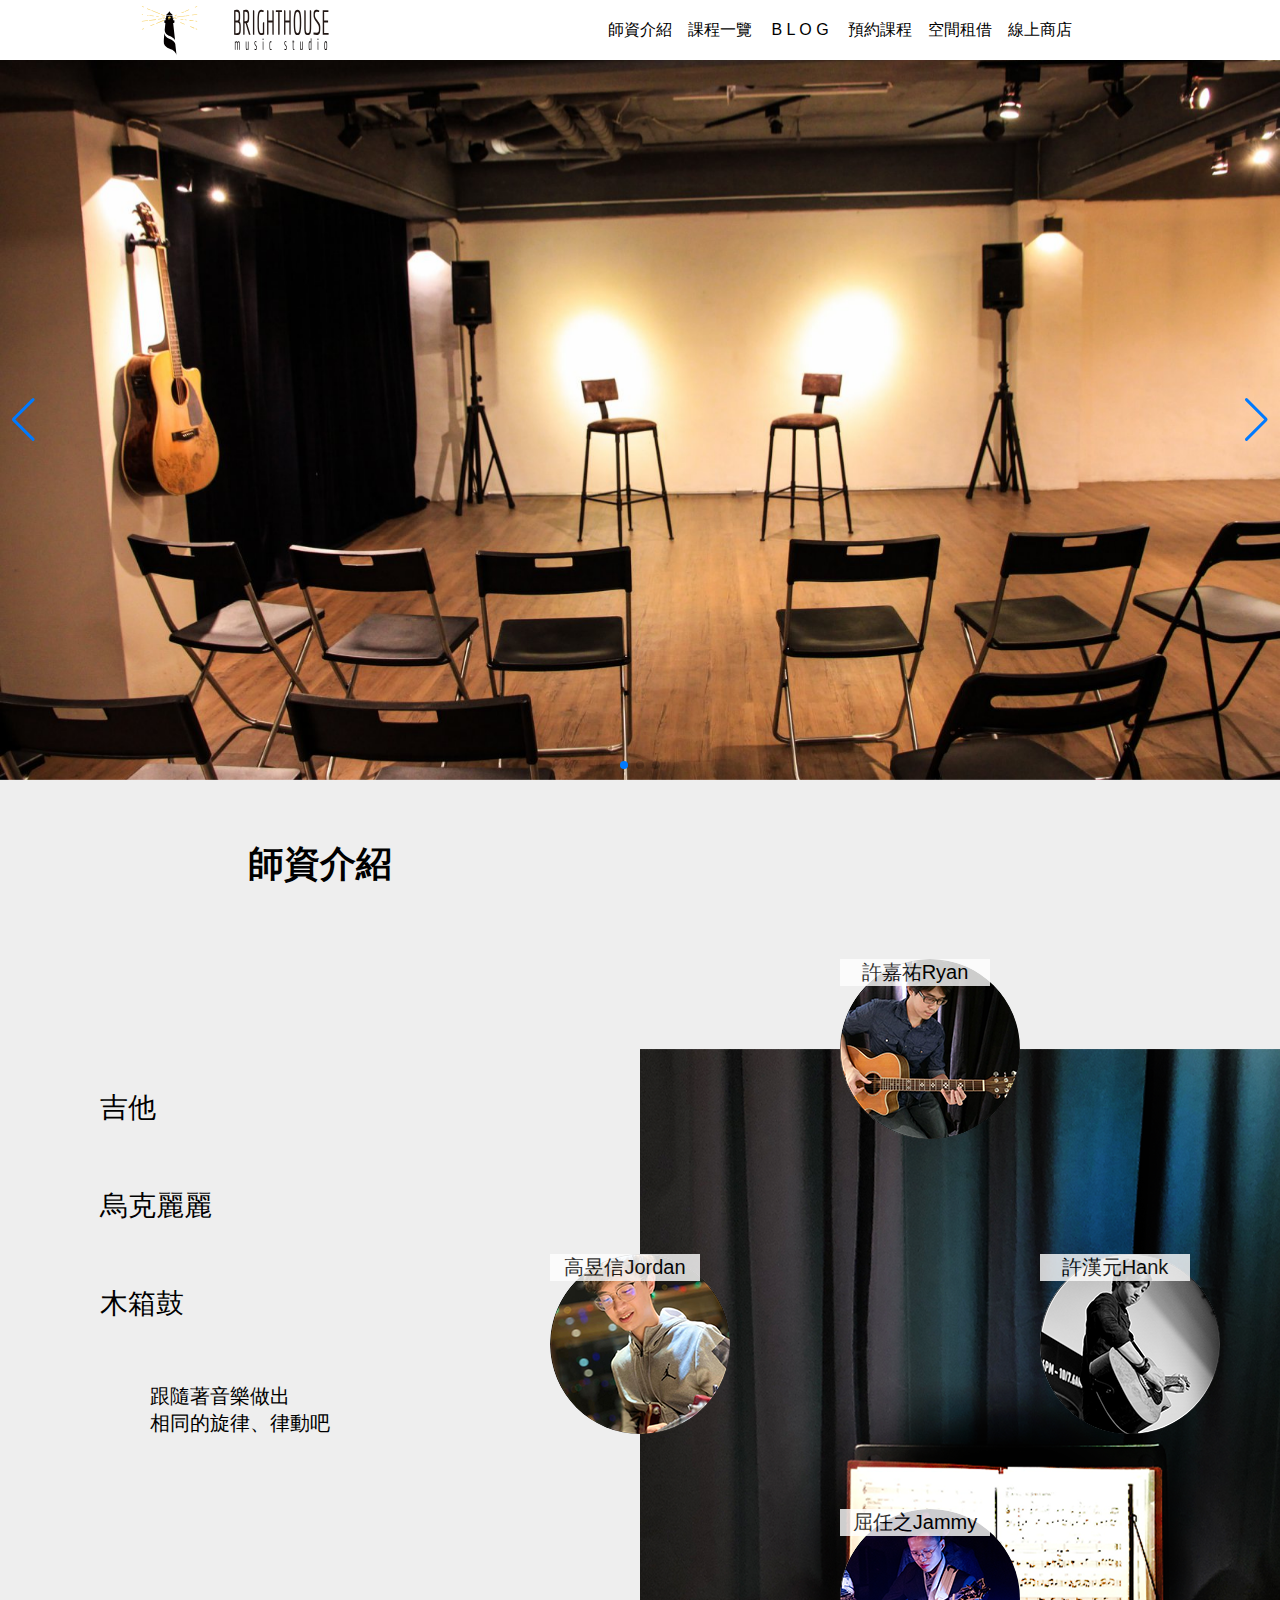
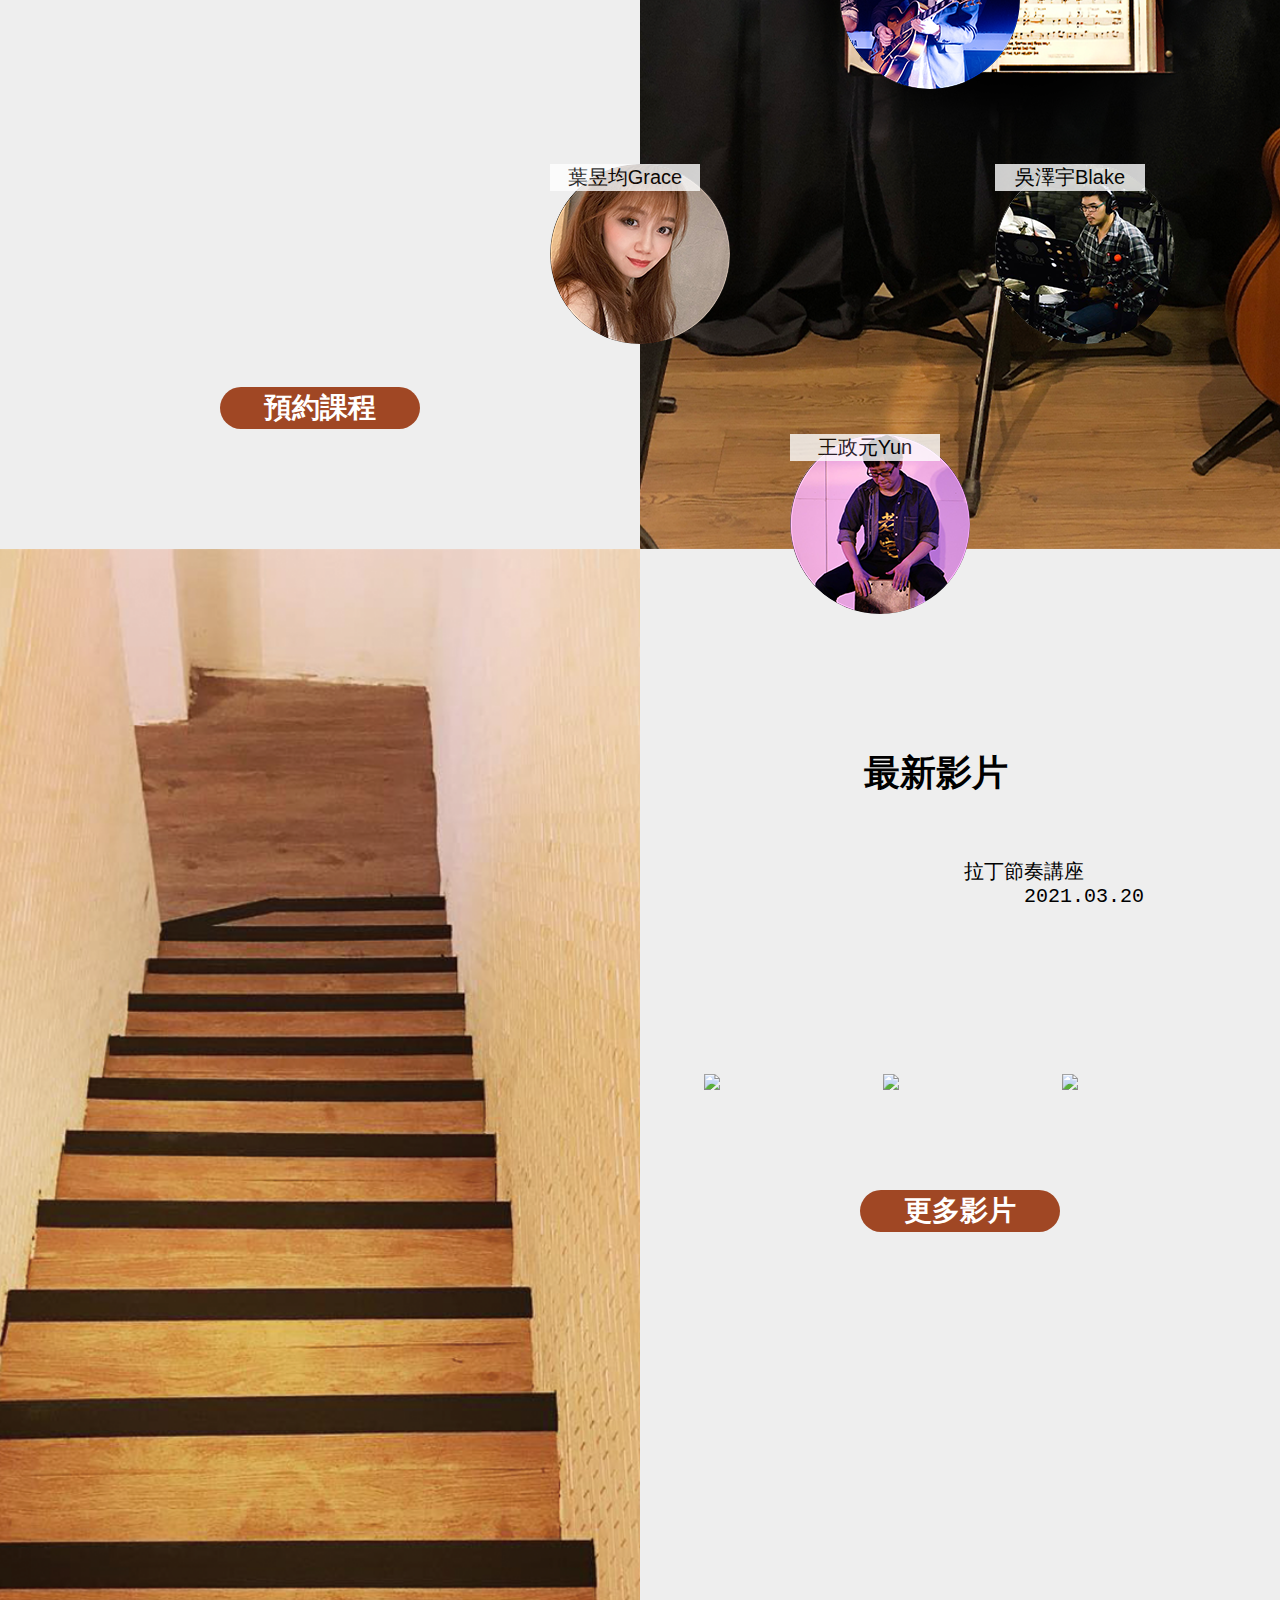
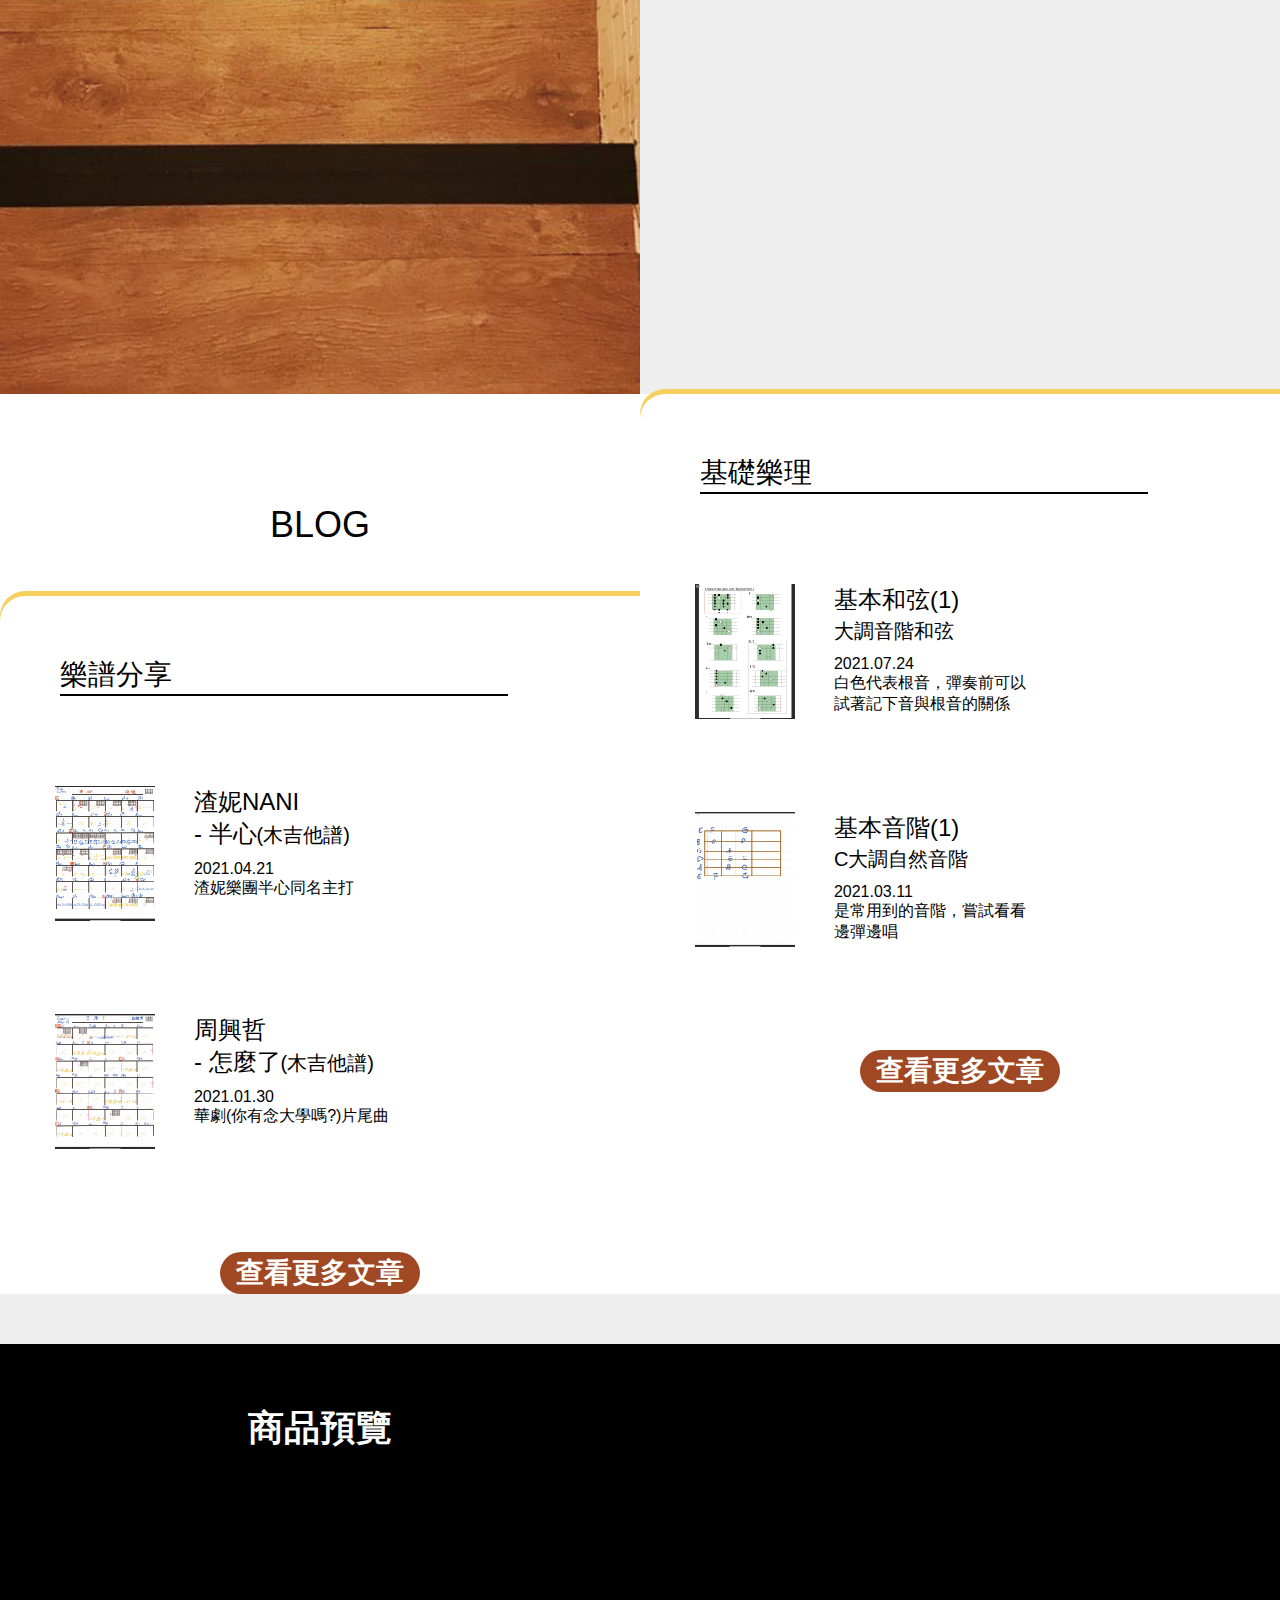
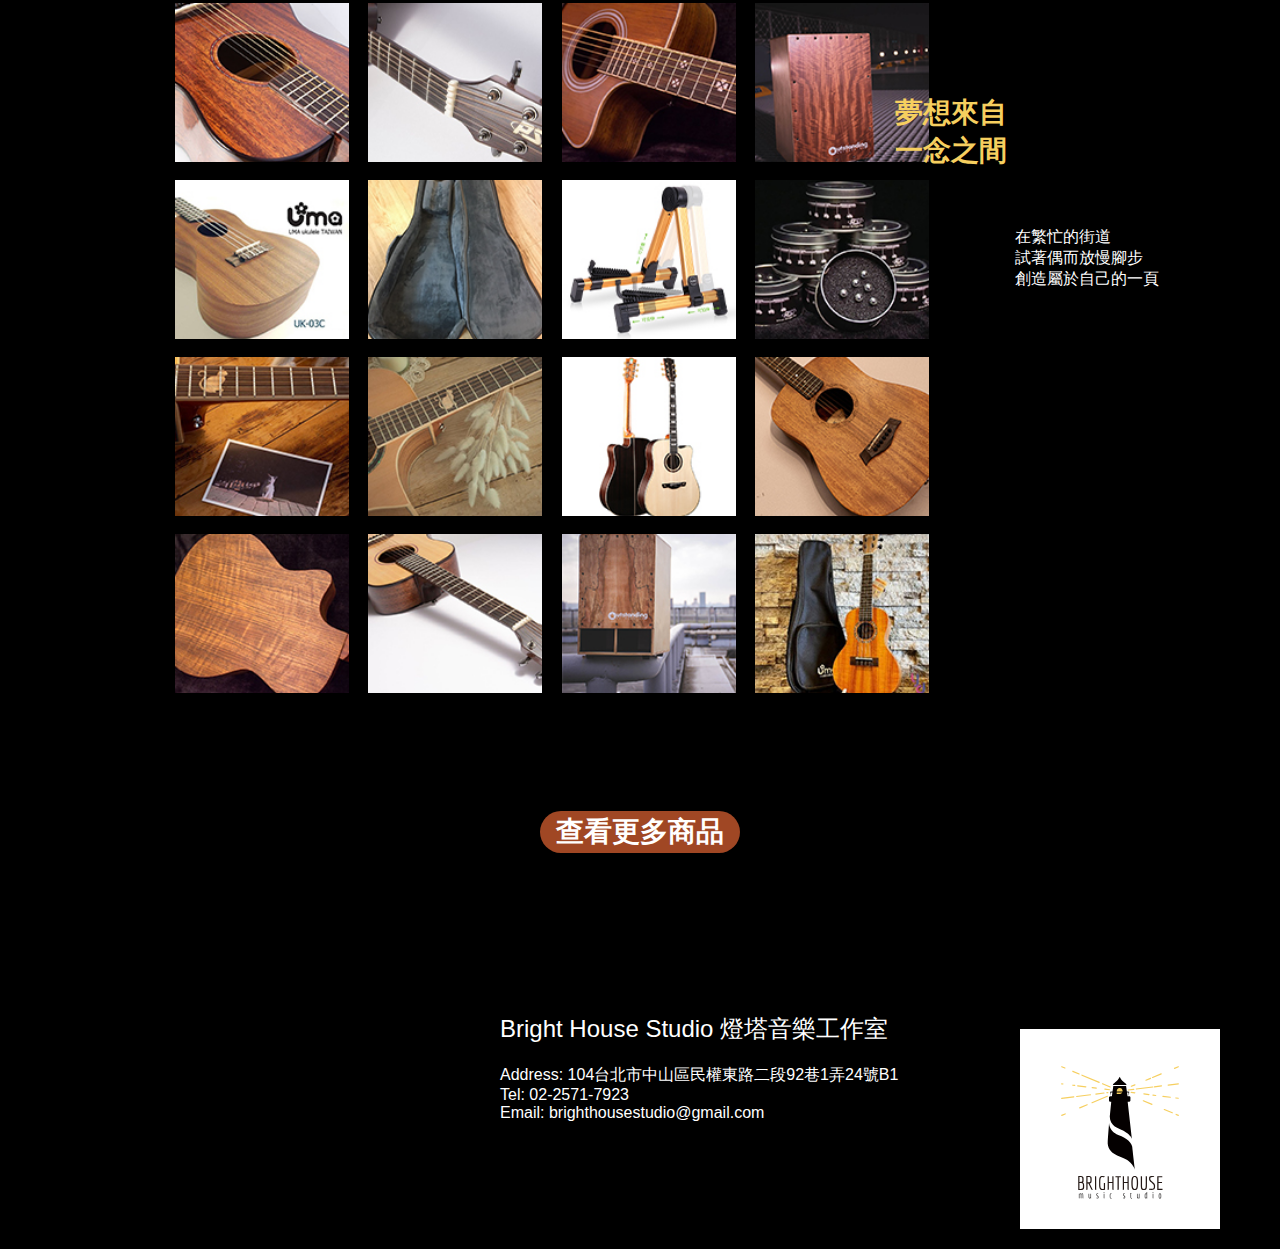
==== index.html @ dd6a61fb "0915" ====
<!DOCTYPE html>
<html lang="zh-Hant">
<head>
    <meta charset="UTF-8">
    <meta http-equiv="X-UA-Compatible" content="IE=edge">
    <meta name="viewport" content="width=device-width, initial-scale=1.0">
    <title>BrightHouseStudio</title>
    <link href="common/index.css" rel="stylesheet">
    <link
        rel="stylesheet"
        href="https://unpkg.com/swiper/swiper-bundle.min.css"
    />
    <!-- <link href="dist/hamburgers.css" rel="stylesheet"> -->
</head>
<body>
    <header class="header">
        <div class="header_nav">
            <a href="./index.html"><div class="nav nav1"><div class="img"><img src="./images/Brighthouse only_logo.svg"></div></div></a>
            <a href="./index.html"><div class="nav nav2"><div class="img"><img src="./images/Brighthouse text_CMYK.svg"></div></div></a>
            <div class="nav"></div>
            <div class="nav"></div>
            <div class="nav"></div>
            <a href="./teacher.html"><div class="nav">師資介紹</div></a>
            <a href="./class.html"><div class="nav">課程一覽</div></a>
            <a href="./blog.html"><div class="nav">B L O G</div></a>
            <a href="./dateclass.html"><div class="nav">預約課程</div></a>
            <a href="./rentplace.html"><div class="nav">空間租借</div></a>
            <a href="./stone.html"><div class="nav">線上商店</div></a>
            <div class="nav"></div>
            <!-- <div class="nav"></div> -->
            <!-- <div class="nav"></div> -->
            <div class="nav_buger">
                <button class="hamburger hamburger--elastic" type="button">
                    <span class="hamburger-box">
                        <span class="hamburger-inner">
                        </span>
                    </span>
                </button>
            </div>
        </div>
        <div class="main_nav20">
            <div class="header_nav20">
                <a href="./teacher.html"><div class="nav20">師資介紹</div></a>
                <a href="./class.html"><div class="nav20">課程一覽</div></a>
                <a href="./blog.html"><div class="nav20">B L O G</div></a>
                <a href="./dateclass.html"><div class="nav20">預約課程</div></a>
                <a href="./rentplace.html"><div class="nav20">空間租借</div></a>
                <a href="./stone.html"><div class="nav20">線上商店</div></a>
            </div>
        </div>
        
    </header>
    <div class="swiper mySwiper">
        <div class="swiper-wrapper">
            <div class="swiper-slide si"><img src="./images/banner/40592200_2271446103127654_5648624692869726208_n.jpg" alt="png1"> </div>
            <div class="swiper-slide"><img src="./images/banner/2.jpg" alt="png2"> </div>
            <div class="swiper-slide"><img src="./images/banner/3.jpg" alt="png3"> </div>
        </div>
        <div class="swiper-button-next"></div>
        <div class="swiper-button-prev"></div>
        <div class="swiper-pagination"></div>
    </div>
    
    <main>
        <div class="section_top">
            <form class="search">
                <input class="search_bar" type="search" placeholder="搜尋" aria-label="Search">
                <button class="search_button" type="submit">搜尋</button>
            </form>
            <div class="title">師資介紹</div>
        </div>
        
        <div class="section_body">


            <!-- s1 -->
            <div class="section1_left">
                <div class="s1l_block">
                    <div class="t1 t1_guitar">吉他</div>
                    <div class="t1">烏克麗麗</div>
                    <div class="t1">木箱鼓</div>
                    <div class="t1_content">跟隨著音樂做出<br>相同的旋律、律動吧</div>
                </div>
                <div class="sl1_block2">
                    <a href="./dateclass.html" target="預約課程" title="預約課程"><div class="t1_button tb1">
                        預約課程
                    </div></a>
                </div>
            </div>
            <div class="section1_right">
                <div class="sr1_block">
                    <div class="teacher_bg">
                        <div class="circle circle1">
                            <div class="span span1">許嘉祐Ryan</div>
                        </div>
                        <div class="circle circle2">
                            <div class="span span2">高昱信Jordan</div>
                        </div>
                        <div class="circle circle3">
                            <div class="span span3">許漢元Hank</div>
                        </div>
                        <div class="circle circle4">
                            <div class="span span4">屈任之Jammy</div>
                        </div>
                        <div class="circle circle5">
                            <div class="span span5">葉昱均Grace</div>
                        </div>
                        <div class="circle circle6">
                            <div class="span span6">吳澤宇Blake</div>
                        </div>
                        <div class="circle circle7">
                            <div class="span span7">王政元Yun</div>
                        </div>
                    </div>
                </div>
            </div>



            <!-- s2 -->
            <div class="section2">
                <div class="section2_left">
                    <div class="sl2_block">
                        <div class="stairs_bg"></div>
                        <div class="block_banner_block">
                            <div class="block_banner_bg"></div>
                        </div>
                    </div>
                </div>  
                <div class="section2_right">
                    <div class="sr2_block">
                        <div class="title2">最新影片</div>
                        <div class="t2_content">拉丁節奏講座<br><pre>          2021.03.20</pre></div>
                        <div class="sr2_row">
                            <div id="player"></div>
                            <div class="img-wrap">
                                <img
                                    src="https://i.ytimg.com/vi_webp/SFaFpoCvYF8/default.webp"
                                    data-video-id="SFaFpoCvYF8"
                                />
                                <img
                                    src="https://i.ytimg.com/vi_webp/081rD8G6aF0/default.webp"
                                    data-video-id="081rD8G6aF0"
                                />
                                <img
                                    src="https://i.ytimg.com/vi_webp/rBJ-E99POYU/default.webp"
                                    data-video-id="rBJ-E99POYU"
                                />
                            </div>
                        </div>
                        <div class="button2_block">
                            <a href="https://www.youtube.com/channel/UCMRVaVoRXaxvlfAoCfGLYtA" target="更多影片" title="更多影片"><div class="t1_button tb2">
                                更多影片
                            </div></a>
                        </div>
                    </div>
                </div>
            </div>



            <!-- s3 -->
            <div class="section3">
                <div class="section3_left">
                    <div class="sl3_block">
                        <div class="title3">BLOG</div> 
                        <div class="blog blog_1">
                            <div class="title">樂譜分享</div>
                            <div class="hori_line"></div>
                            <div class="blog_ul">
                                <div class="blog_bg">
                                    <img src="../images/tab/100135/p2.jpg">
                                </div>
                                <div class="blog_text_title">渣妮NANI<br>- 半心<span>(木吉他譜)</span>
                                    <div class="blog_content">2021.04.21<br>渣妮樂團半心同名主打</div>
                                </div>
                            </div>
                            <div class="blog_ul">
                                <div class="blog_bg">
                                    <img src="../images/tab/100135/p1.jpg">
                                </div>
                                <div class="blog_text_title">周興哲<br>- 怎麼了<span>(木吉他譜)</span>
                                    <div class="blog_content">2021.01.30<br>華劇(你有念大學嗎?)片尾曲</div>
                                </div>
                            </div>
                        </div>
                        <div class="buttom3_block">
                            <a href="./blog.html">
                                <div class="t1_button tb3" a="#">
                                    <span>查看更多文章</span>
                                </div>
                            </a>
                        </div>
                    </div>
                </div>

                <div class="section3_right">
                    <div class="sr3_block">
                        <!-- <div class="img_block"><img src="./images/S__58220554.jpg"></div> -->
                        <div class="blog blog_2">
                            <div class="title">基礎樂理</div>
                            <div class="hori_line"></div>
                            <div class="blog_ul">
                                <div class="blog_bg">
                                    <img src="../images/tab/100135/patten1.jpg">
                                </div>
                                <div class="blog_text_title">基本和弦(1)<br><span>大調音階和弦</span>
                                    <div class="blog_content">2021.07.24<br>白色代表根音，彈奏前可以<br>試著記下音與根音的關係</div>
                                </div>
                            </div>
                            <div class="blog_ul">
                                <div class="blog_bg">
                                    <img src="../images/tab/100135/patten2.jpg">
                                </div>
                                <div class="blog_text_title">基本音階(1)<br><span>C大調自然音階</span>
                                    <div class="blog_content">2021.03.11<br>是常用到的音階，嘗試看看<br>邊彈邊唱</div>
                                </div>
                            </div>
                        </div>
                        <div class="buttom3_block2">
                            <a href="./blog.html">
                                <div class="t1_button tb3_2" a="#">
                                    <span>查看更多文章</span>
                                </div>
                            </a>
                        </div> 
                    </div>  
                </div>
            </div>
                
        

            <div class="section4">
                <div class="s4_block">
                    <div class="title">商品預覽</div>
                    <div class="block_top">
                        <div class="item">
                            <div class="item_bg"><img src="images/prodoct/item1.jpg" alt="guitar1"></div>
                            <div class="item_bg"><img src="images/prodoct/item2.jpg" alt="guitar2"></div>
                            <div class="item_bg"><img src="images/prodoct/item3.jpg" alt="guitar3"></div>
                            <div class="item_bg"><img src="images/prodoct/item4.jpg" alt="cajon"></div>
                            <div class="item_bg"><img src="images/prodoct/item5.jpg" alt="uklele"></div>
                            <div class="item_bg"><img src="images/prodoct/item6.jpg" alt="guitar_bag"></div>
                            <div class="item_bg"><img src="images/prodoct/item7.jpg" alt="guitar_stand"></div>
                            <div class="item_bg"><img src="images/prodoct/item8.jpg" alt="guitar_sting"></div>
                            <div class="item_bg"><img src="images/prodoct/item9.jpg" alt="guitar5"></div>
                            <div class="item_bg"><img src="images/prodoct/item10.jpg" alt="guitar6"></div>
                            <div class="item_bg"><img src="images/prodoct/item11.jpg" alt="guitar7"></div>
                            <div class="item_bg"><img src="images/prodoct/item12.jpg" alt="guitar8"></div>
                            <div class="item_bg"><img src="images/prodoct/item13.jpg" alt="guitar9"></div>
                            <div class="item_bg"><img src="images/prodoct/item14.jpg" alt="guitar10"></div>
                            <div class="item_bg"><img src="images/prodoct/item15.jpg" alt="cajon2"></div>
                            <div class="item_bg"><img src="images/prodoct/item16.jpg" alt="uklele2"></div>
                        </div>
                    
                        <div class="content">
                            <div class="title">夢想來自<br>一念之間</div>
                            <div class="text">在繁忙的街道<br>試著偶而放慢腳步<br>創造屬於自己的一頁</div>
                        </div>     
                    </div> 

                    <div class="block4_bottom">
                        <a href="./stone.html">
                            <div class="t1_button tb4">
                                <span>查看更多商品</span>
                            </div>
                        </a>
                    </div>  
                </div>    
            </div>
        </div>

    </main>
    <script src="https://ajax.googleapis.com/ajax/libs/jquery/3.6.0/jquery.min.js"></script>
    <script src="https://unpkg.com/swiper/swiper-bundle.min.js"></script>
    <script src="./js/index.js"></script>
    <script src="./js/header.js"></script>








    <footer> 
        <div class="footer">
            <div class="footer_left">>
                <div class="map"><iframe src="https://www.google.com/maps/embed?pb=!1m18!1m12!1m3!1d3614.1935907497336!2d121.53022611405326!3d25.061426843347515!2m3!1f0!2f0!3f0!3m2!1i1024!2i768!4f13.1!3m3!1m2!1s0x3442a909204797d1%3A0x7a287037d2de813e!2zQnJpZ2h0IEhvdXNlIE11c2ljIFN0dWRpbyDpn7PmqII!5e0!3m2!1sen!2stw!4v1629341701657!5m2!1sen!2stw" width="320" height="200" style="border:0;" allowfullscreen="" loading="lazy"></iframe>;
                </scr></div>
            </div>
            <div class="footer_middle">
                <div class="footer_title">Bright House Studio 燈塔音樂工作室
                    <div class="footer_content">
                            <div>Address:  104台北市中山區民權東路二段92巷1弄24號B1</div>
                            <div>Tel:  02-2571-7923</div>
                            <div>Email:  brighthousestudio@gmail.com</div>
                    </div>
                </div>
            </div>
            <div class="footer_right">>
                <div class="logo_block">
                    <div class="logo_bg"><img src="./images/Brighthouse logo_CMYK200.svg"></div>
                </div>
            </div>
        </div>
    </footer>
</body>
</html>
---- common/index.css ----
@import "../common/all.css";
@import "../common/header.css";
@import "../common/footer.css";




/* 輪播 */
html,
body {
    position: relative;
    height: 100%;
    box-sizing: border-box;
}


body {
    background: #eee;
    font-family: Helvetica Neue, Helvetica, Arial, sans-serif;
    font-size: 14px;
    color: #000;
    margin: 0;
    padding: 0;
}

.swiper {
    margin-top: 60px;
    width: 100%;
    height: 80%;
    
}
.swiper img{
    display: block;
    width: 100%;
    height:  100%;
    object-fit: cover;
}


@media screen and (max-width: 767.98px){
    /* 輪播 */
    html,
    body {
        width: 100%;
        position: relative;
        height: 100%;
        box-sizing: border-box;
    }


    body {
        background: #eee;
        font-family: Helvetica Neue, Helvetica, Arial, sans-serif;
        font-size: 14px;
        color: #000;
        margin: 0;
        padding: 0;
    }
    .swiper {
        margin-top: 60px;
        width: 100%;
        height: 40%;
    }
}


.swiper-slide {
    text-align: center;
    font-size: 18px;
    background: #fff;

  /* Center slide text vertically */
    display: -webkit-box;
    display: -ms-flexbox;
    display: -webkit-flex;
    display: flex;
    -webkit-box-pack: center;
    -ms-flex-pack: center;
    -webkit-justify-content: center;
    justify-content: center;
    -webkit-box-align: center;
    -ms-flex-align: center;
    -webkit-align-items: center;
    align-items: center;
}



@media screen and (max-width: 767.98px){
    .swiper-slide {
        text-align: center;
        font-size: 18px;
        background: #fff;

    /* Center slide text vertically */
        display: -webkit-box;
        display: -ms-flexbox;
        display: -webkit-flex;
        display: flex;
        -webkit-box-pack: center;
        -ms-flex-pack: center;
        -webkit-justify-content: center;
        justify-content: center;
        -webkit-box-align: center;
        -ms-flex-align: center;
        -webkit-align-items: center;
        align-items: center;
    }

    .swiper-slide img {
        display: block;
        width: 100%;
        height:  400px;
        object-fit: cover;
    }
    
    .swiper {
        margin-left: auto;
        margin-right: auto;
    }
}
@media (min-width: 768px) and (max-width: 1199.98px){
    html,
    body {
        position: relative;
        height: 100%;
        box-sizing: border-box;
    }


    body {
        background: #eee;
        font-family: Helvetica Neue, Helvetica, Arial, sans-serif;
        font-size: 14px;
        color: #000;
        margin: 0;
        padding: 0;
    }
    .swiper {
        margin-top: 60px;
        width: 100%;
        height: 70%;
    }
    .swiper-slide img {
        display: block;
        width: 100%;
        object-fit: cover;
    }
    .swiper {
        margin-left: auto;
        margin-right: auto;
    }
}






/* 自己 */


@media screen and (max-width: 767.98px){
    div.section_body{
        width: 100%;
    }
    div.setcion_top{
        width: 100%;
    }
    main{
        width: 100%;
        margin: 0 auto;
    }
}    




@media (min-width: 768px) and (max-width: 1199.98px){
    div.section_body{
        width: 100%;
        margin: 0 auto;
    }
    main{
        width: 100%;
        margin: 0 auto;
    }
}

    
/* section1 */
/* 師資介紹標題 */
div.section_top{
    width: 50%;
}
div.section_top div.title{
    /* background-color: white; */
    display: block;
    z-index: 1;
    font-size: 36px;
    width:100%;
    padding-top: 60px;
    text-align: center;
    font-weight: bold;
}
div.section_top form.search{
    display: none;
}


@media screen and (max-width: 767.98px){

    div.section_top{
        width: 100%;
        display: block;
        margin: 0 auto;
    }
    div.section_top form.search{
        width: 100%;
        margin-top: 20px;
        display: flex;
        font-size: 16px;
        justify-content: center;
    }   
    form.search > input.search_bar{
        margin-right: 10px;
    }
    div.section_top div.title{
        display: block;
        z-index: 1;
        font-size: 36px;
        width: 50%;
        padding-top: 60px;
        font-weight: bold;
    }
}
/* @media (min-width: 768px) and (max-width: 1200px){
    div.section_top div.{ */



/* 師資介紹總表 */
div.section_body{
    margin: 0 auto;
    display: flex;
    flex-direction: row;
    flex-wrap: wrap;
    width: 100%;
}


@media screen and (min-width: 1200px){
        
    div.section_body div.section1_left{
        width: 50%;
    }
    div.section1_left div.s1l_block{
        display: block;
        width: 100%;
    }

    div.s1l_block div.t1{
        padding-top: 60px;
        font-size: 28px;
        padding-left: 100px;
    }
    div.s1l_block div.t1_guitar{
        padding-top: 200px;
    }
    div.s1l_block div.t1_content{
        font-size: 20px;
        padding-left: 150px;
        margin-top: 60px;
    }
}

@media screen and (max-width: 767.98px){
    .section_body{
        margin: 0 auto;
        display: block;
        flex-direction: row;
        flex-wrap: wrap;
        width: 100%;
    }
    .section1_left{
        width: 100%;
    }
    .section1_left .s1l_block{
        width: 100%;
        display: block;
    }
    .t1_content{
        width: 100%;
        display: block;
    }
    .s1l_block .t1{
        width: 100%;
        padding-top: 0px;
        padding-left: 20%;
        font-size: 20px;
        display: block;
        
    }
    div.s1l_block div.t1_guitar{
        display: block;
        margin-top: 30px;
    }
    div.s1l_block div.t1_content{
        font-size: 16px;
        margin-top: 10px;
        padding-left: 40%;
        display: inline-block;
    }
    
    
}










div.sl1_block2{
    display: flex;
    justify-content: center;
    width: 100%;
}
div.section_body a{
    text-decoration: none;
}
div.t1_button{
    border-radius: 50px;
    background-color: #A04724;
    display: inline-block;
    margin: 0 auto;
    width: 200px;
    text-align: center;
    font-size: 28px;
    padding: 2px;
    font-weight: bold;
    color: white;
}
div.sl1_block2 div.tb1{
    margin-top: 550px;
}
div.t1_button:hover{
    color: #f6cf5f;
}
@media screen and (max-width: 767.98px){
    div.sl1_block2 div.tb1{
    margin-top: 50px;
    }
}




/* 師資圖片 */


div.section_body div.section1_right{
    width: 50%;
    display: block;
}

/* 大於768 */
@media screen and (max-width: 767.98px){
    div.section_body div.section1_right{
        display: block;
        width: 100%;
    }
}

@media screen and (min-width:1200px){
    div.section1_right div.sr1_block{
        display: block;
        width: 100%;
    }
    div.sr1_block div.teacher_bg{
        margin-top: 160px;
        width: 100%;
        height: 1100px;
        background-image: url("../images/teacher_bg.png");
        z-index: 0;
        position: relative;
    }
    div.sr1_block div.circle{
        border-radius: 50%;
        width: 180px;
        height: 180px;
        z-index: 1;
        position: relative;
    }
    div.sr1_block div.circle1{
        margin-left: 200px;
        top: -90px;
        background-image: url("../images/teacher/RYAN.png");
    }
    div.sr1_block div.span{
        background-color: white;
        width: 150px;
        font-size: 20px;
        display: inline-block;
        text-align: center;
        position: relative;
        opacity: .8;
        margin-left: 0px;
    }

    
    div.sr1_block div.circle2{
        margin-left: -90px;
        margin-top:  25px;
        background-image: url("../images/teacher/sin.png");
    }
    
    div.sr1_block div.circle3{
        margin-left: 400px;
        margin-top: -180px;
        background-image: url("../images/teacher/hank.png");
    }
    
    div.sr1_block div.circle4{
        margin-left: 200px;
        margin-top: 75px;
        background-image: url("../images/teacher/jammy.png");
    }
    
    div.sr1_block div.circle5{
        margin-left: -90px;
        margin-top: 75px;
        background-image: url("../images/teacher/grace.png");
    }
    
    div.sr1_block div.circle6{
        margin-left: 355px;
        margin-top: -180px;
        background-image: url("../images/teacher/blake.png");
    }
    
    div.sr1_block div.circle7{
        margin-left: 150px;
        margin-top: 90px;
        background-image: url("../images/teacher/wang.png");
    }
    
}


@media (min-width: 768px) and (max-width: 1199.98px){
    .section{
        width: 100%;
    }
    .section1_left{
        width: 50%;
    }
    .section1_ritgh{
        width: 50%;
    }
    div.section1_left div.s1l_block{
        display: block;
        width: 100%;
    }

    div.s1l_block div.t1{
        padding-top: 60px;
        font-size: 28px;
        padding-left: 100px;
    }
    div.s1l_block div.t1_guitar{
        padding-top: 200px;
    }
    div.s1l_block div.t1_content{
        font-size: 20px;
        padding-left: 150px;
        margin-top: 60px;
    }
    div.sr1_block div.teacher_bg{
        margin-top: 100px;
        width: 100%;
        height: 1100px;
        background-image: url("../images/teacher_bg.png");
        z-index: 0;
    }
    div.sr1_block div.teacher_bg{
        display: block;
        flex-direction: column;
    }
    div.sr1_block div.circle{
        display: block;
        border-radius: 50%;
        width: 150px;
        height: 150px;
        z-index: 1;
        background-size: cover;
        margin: 0px;
    }
    div.sr1_block div.span{
        background-color: white;
        width: 150px;
        font-size: 20px;
        display: inline-block;
        text-align: center;
        position: relative;
        opacity: .8;
    }
    div.circle div.span{
        top: 120px;
        margin-left: 0px;
        display: inline-block;
        text-align: center;
    }
    div.sr1_block div.circle1{
        margin-left: 0;
        display: block;
        background-size: cover;
        background-image: url("../images/teacher/RYAN.png");
    }
    div.sr1_block div.circle2{
        display: block;
        margin-left: auto;
        background-size: cover;
        background-image: url("../images/teacher/sin.png");
    }
    div.sr1_block div.circle3{
        margin-left: 0;
        display: block;
        background-size: cover;
        background-image: url("../images/teacher/hank.png");
    }
    div.sr1_block div.circle4{        
        display: block;
        margin-left: auto;
        background-size: cover;
        background-image: url("../images/teacher/jammy.png");
    }
    div.sr1_block div.circle5{
        margin-left: 0;
        display: block;
        background-size: cover;
        background-image: url("../images/teacher/grace.png");
    }
    div.sr1_block div.circle6{
        display: block;
        margin-left: auto;
        background-size: cover;
        background-image: url("../images/teacher/blake.png");
    }
    div.sr1_block div.circle7{
        margin-left: 0;
        display: block;
        background-size: cover;
        background-image: url("../images/teacher/wang.png");
    }

}


@media screen and (max-width: 767.98px){
    div.sr1_block div.teacher_bg{
        margin-top: 100px;
        width: 100%;
        height: 1100px;
        background-image: url("../images/teacher_bg.png");
        z-index: 0;
    }
    div.sr1_block div.teacher_bg{
        display: block;
        /* flex-direction: column; */
    }
    div.sr1_block div.circle{
        display: block;
        border-radius: 50%;
        width: 150px;
        height: 150px;
        z-index: 1;
        background-size: cover;
    }
    div.sr1_block div.span{
        background-color: white;
        width: 150px;
        font-size: 20px;
        display: inline-block;
        text-align: center;
        position: relative;
        opacity: .8;
    }
    div.circle1 div.span1,div.span2,div.span3,div.span4,div.span5,div.span6,div.span7{
        top: 120px;
        display: inline-block;
    }
    div.sr1_block div.circle1{
        display: block;
        background-size: cover;
        background-image: url("../images/teacher/RYAN.png");
    }
    div.sr1_block div.circle2{
        display: block;
        margin-left: auto;
        background-size: cover;
        background-image: url("../images/teacher/sin.png");
    }
    div.sr1_block div.circle3{
        display: block;
        background-size: cover;
        background-image: url("../images/teacher/hank.png");
    }
    div.sr1_block div.circle4{        
        display: block;
        margin-left: auto;
        background-size: cover;
        background-image: url("../images/teacher/jammy.png");
    }
    div.sr1_block div.circle5{
        display: block;
        background-size: cover;
        background-image: url("../images/teacher/grace.png");
    }
    div.sr1_block div.circle6{
        display: block;
        margin-left: auto;
        background-size: cover;
        background-image: url("../images/teacher/blake.png");
    }
    div.sr1_block div.circle7{
        display: block;
        background-size: cover;
        background-image: url("../images/teacher/wang.png");
    }

}














/* 右側圖片 */
@media screen and (min-width: 1200px){
/* section2 */
    div.section_body div.section2{
        display: flex;
        width: 100%;
    }

    /* 樓梯圖片 */
    div.section2 div.section2_left{
        display: block;
        width: 100%;
    }
    div.section2_left div.sl2_block{
        width: 100%;
        display: block;
    }

    div.sl2_block div.stairs_bg{
        background-image: url("../images/stairs.png");
        display: block;
        width: 100%;
        height: 1445px;
        background-repeat: no-repeat;
        background-size: cover;
    }


    /* 最新影片 */
    div.section2 div.section2_right{
        width: 100%;
        display: block;
    }
    div.section2_right div.sr2_block{
        width: 100%;
        margin-top: 100px;
        display: flex;
        align-items: center;
        flex-direction: column;
    }
    div.sr2_block div.tb2{
        margin: 0 auto;
        margin-top: 100px;
    }
    div.sr2_block div.title2{
        margin-top: 100px;
        font-size: 36px;
        font-weight: bold;
        width: 50%;
    }
    
    div.sr2_block div.t2_content{
        margin-top: 60px;
        font-size: 20px;
        text-align: center;
        margin-bottom: 120px;
    }
    

    /* 影片 */
    .img-wrap{
        width: 80%;
        display: flex;
        flex-direction: row;
        justify-content: space-between;
        margin-top: 30px;
    }
    



/* 最新影片 */


    .button2_block{
        display: block;
        justify-content: center;
        margin: 0 auto;
    }
    .button2_block .tb2{
        display: inline-block;
    }
}
@media screen and (max-width: 767.98px){
    
    .section_body .section2{
        width: 100%;
        display: block;
    }
    div.sl2_block div.stairs_bg{
        display: none;
    }
    div.section2_left{
        display: none;
    }
    div.section2_right{
        display: block;
        width: 100%;
    }
    div.section2_right div.sr2_block{
        justify-content: center;
        align-items: center;
        width: 100%;
    }
    div.sr2_block div.title2{
        display: block;
        z-index: 1;
        font-size: 36px;
        width: 50%;
        padding-top: 50px;
        text-align: center;
        font-weight: bold;
    }
    
    div.sr2_block div.t2_content{
        margin-top: 20px;
        font-size: 20px;
        text-align: center;
        margin-left: 80px;
        margin-bottom: 50px;
    }
    .sr2_row{
        margin: 0 auto;
        display: flex;
        flex-direction: column;
        align-items: center;
        width: 90%;
    }
    .img-wrap {
        width: 100%;
        display: flex;
        justify-content: space-between;
        flex-direction: row;
    }
    .img-wrap img {
        width: 33%;
        margin-top: 16px;
        display: flex;
        flex-direction: row;
        justify-content: center;
    }
    .button2_block{
        display: flex;
        justify-content: center;
        margin: 0 auto;
    }
    .button2_block .tb2{
        margin-top: 50px;
        display: inline-block;
        margin-bottom: 50px;
    }
}
@media (min-width: 768px) and (max-width: 1199.98px){
    .section2{
        width: 100%;
    }
    .secton2_left{
        display: none;
    }
    .section2_right{
        width: 100%;
        display: flex;
        justify-content: center;
        flex-direction: column;
    }
    .section2_right .sr2_block{
        display: flex;
        flex-direction: column;
        width: 100%;
    }
    .sr2_block .title2{
        margin-left: 20%;
        margin-top: 100px;
        font-size: 36px;
        font-weight: bold;
        width: 50%;
    }
    
    .sr2_block .t2_content{
        margin-top: 60px;
        font-size: 20px;
        text-align: center;
        margin-bottom: 60px;
    }
    .sr2_row{
        margin: 0 auto;
        display: flex;
        flex-direction: column;
        justify-content: center;
        align-items: center;
        width: 80%;
    }
    .img-wrap {
        display: flex;
        justify-content: space-between;
        width: 100%;
    }
    
    .img-wrap img {
        width: 30%;
        margin-top: 16px;
    }
    .button2_block{
        display: flex;
        justify-content: center;
        margin: 0 auto;
    }
    .button2_block .tb2{
        margin-top: 50px;
        display: inline-block;
        margin-bottom: 50px;
    }
}
@media (min-width: 1200px){
    .section2{
        width: 100%;
    }
    .secton2_left{
        display: none;
    }
    .section2_right{
        width: 100%;
        display: flex;
        justify-content: center;
        flex-direction: column;
    }
    .section2_right .sr2_block{
        display: flex;
        flex-direction: column;
        width: 100%;
    }
    .sr2_block .title2{
        margin-left: 20%;
        margin-top: 100px;
        font-size: 36px;
        font-weight: bold;
        width: 50%;
    }
    
    .sr2_block .t2_content{
        margin-top: 60px;
        font-size: 20px;
        text-align: center;
        margin-bottom: 60px;
        margin-left: 20%;
    }
    .sr2_row{
        margin: 0 auto;
        display: flex;
        flex-direction: column;
        justify-content: center;
        align-items: center;
        width: 80%;
    }
    .img-wrap {
        display: flex;
        justify-content: space-between;
        width: 100%;
    }
    
    .img-wrap img {
        width: 30%;
        margin-top: 16px;
    }
    .button2_block{
        display: flex;
        justify-content: center;
        margin: 0 auto;
    }
    .button2_block .tb2{
        margin-top: 50px;
        display: inline-block;
        margin-bottom: 50px;
    }
}





/* BLOG左樂譜 */

/* section3 */
div.section_body div.section3{
    display: flex;
    width: 100%;
    background-color: #fff;
}

/* 樂譜分享 */
div.section3 div.section3_left{
    display: block;
    width: 50%;
}
div.section3_left div.sl3_block{
    width: 100%;
    display: block;
    position: relative;
}

@media screen and (max-width: 767.98px){
    div.section_body div.section3{
        display: block;
        width: 100%;
    }
    div.section3 div.section3_left{
        width: 100%;
    } 
    div.section3_left div.sl3_block{
        width: 100%;
        display: block;
        position: relative;
    }
}
@media (min-width: 768px) and (max-width: 1199.98px){
    .section3{
        display: flex;
        justify-content: center;
    }
    .section3 .section3_left{
        width: 50%;
    }
    .section3 .section3_right{
        width: 50%;
    }
    div.sl3_block div.title3{
        margin-top:110px;
        font-size: 36px;
        text-align: center;
        margin-bottom: 50px;
    }
    .blog{
        border-top-left-radius: 25px;
        box-shadow: 0px -5px 0px #f6cf5f;
        display: block;
        z-index: 3;
        background-color: #fff;
        padding-bottom: 100px;
        margin: 0 auto;
    }
    .blog div.title{
        display: inline-block;
        margin-top: 60px;
        font-size: 28px;
        margin-left: 60px;
    }
    .blog .hori_line{
        display: block;
        border-top: 2px solid black;
        width: 70%;
        margin-left: 60px;
    }
    .blog_ul{
        display: flex;
        justify-content: space-around;
    }
    .blog .blog_bg{
        width: 100px;
        height: 135px;
        margin-left: 55px;
        margin-top: 90px;
        display: inline-block;
    }

    div.blog div.blog_text_title{
        width: 40%;
        display: inline-block;
        vertical-align: top;
        font-size: 24px;
        margin-left: 35px;
        margin-top: 90px;
    }
    div.blog div.blog_text_title span{
        font-size: 20px;
    }
    div.section3_right div.sr3_block{
        display: block;
    }
    div.img_block div.img{
        display: none;
    }
}


div.sl3_block div.title3{
    margin-top:110px;
    font-size: 36px;
    text-align: center;
    margin-bottom: 50px;
}

div.section3 div.blog{
    border-top-left-radius: 25px;
    box-shadow: 0px -5px 0px #f6cf5f;
    display: block;
    z-index: 3;
    background-color: #fff;
    padding-bottom: 100px;
    margin: 0 auto;
}

div.blog div.title{
    display: inline-block;
    margin-top: 60px;
    font-size: 28px;
    margin-left: 60px;
}
div.blog div.hori_line{
    display: block;
    border-top: 2px solid black;
    width: 70%;
    margin-left: 60px;
}
div.section3 div.blog_bg{
    width: 100px;
    height: 135px;
    margin-left: 55px;
    margin-top: 90px;
    display: inline-block;
}

div.blog div.blog_text_title{
    width: 50%;
    display: inline-block;
    vertical-align: top;
    font-size: 24px;
    margin-left: 35px;
    margin-top: 90px;
}
div.blog div.blog_text_title span{
    font-size: 20px;
}


div.blog div.blog_content{
    margin-top:10px;
    font-size: 16px;
}

.buttom3_block{
    display: flex;
    justify-content: center;
    /* margin: 0 auto; */
}
.buttom3_block div.tb3{
    display: inline-block;
}
div.sl3_block div.tb4{
    display: none;
}
@media screen and (max-width: 767.98px){
    div.tb3_2{
        display: inline-block;
    }
}

@media (min-width:768px) and (max-width: 1199.98px){
    div.tb3_2{
        display: inline-block;
    }
    div.tb3{
        display: inline-block;
    }
}

@media screen and (max-width: 767.98px){
    div.sl3_block div.title3{
        margin-top:110px;
        font-size: 28px;
        text-align: center;
        margin-bottom: 50px;
    }
    div.section3_left div.sl3_block{
        width: 100%;
    }

    div.section3 div.blog{
        border-top-left-radius: 25px;
        box-shadow: 0px -5px 0px #f6cf5f;
        display: block;
        z-index: 3;
        background-color: #fff;
        padding-bottom: 0px;
        width: 100%;
    }
    div.blog div.blog_ul{
        width: 100%;
        display: flex;
        justify-content: space-between;
    }
    div.blog div.title{
        display: inline-block;
        font-weight: bold;
        font-size: 20px;
    }
    div.blog div.hori_line{
        display: block;
        margin: 0 auto;
        margin-top: 5px;
        border-top: 2px solid black;
        width: 70%;
    }
    div.blog_ul div.blog_bg{
        width: 100px;
        height: 135px;
        margin-left: 55px;
        margin-top: 90px;
        display: inline-block;
    }

    div.blog div.blog_text_title{
        display: inline-block;
        vertical-align: top;
        font-size: 20px;
    }
    div.blog div.blog_text_title span{
        font-size: 16px;
    }
    div.sl3_block div.tb3{
        position: relative;
        left: 0px;
        margin: 0 auto;
        margin-top: 50px;
        margin-bottom: 50px;
    }

    div.blog div.blog_content{
        margin-top:10px;
        font-size: 16px;
    }
}




div.sr3_block div.img_block{
    display: none;
}


/* 影片右側間隔圖片 */




/* BLOG右  基礎樂理 */

div.section_body div.section3_right{
    display: block;
    width: 50%;
}
div.section3_right div.sr3_block{
    width: 100%;
    display: block;
    z-index: 0;
}

@media screen and (max-width: 767.98px){
    div.section_body div.section3_right{
        display: block;
        width: 100%;
    }
    div.section3_right div.sr3_block{
        width: 100%;
        display: block;
        z-index: 0;
    }
    div.sr3_block div.tb3_2{
        /* display: block; */
        position: relative;
        transform: translateX();
        margin: 0 auto;
        margin-top: 50px;
        margin-bottom: 50px;
    }
}

/* 最底下商品欄 */
div.section_body div.section4{
    width: 100%;
    /* display: flex; */
    background-color: black;;
    margin-top: 50px;
}
div.section4 div.s4_block{
    width: 100%;
    display: flex;
    flex-direction: column;
}
div.s4_block div.title{
    width: 50%;
    display: block;
    font-size: 36px;
    font-weight: bold;
    color: white;
    z-index: 3;
    margin-top: 60px;
    text-align: center;
}
div.s4_block div.block_top{
    display: flex;
}
div.block_top div.item{
    display: grid;
    grid-template-columns: 1fr 1fr 1fr 1fr;
    grid-template-rows: 1fr 1fr 1fr 1fr;
    width: 675px;
    height: 675px;
    margin-top: 150px;
    margin-left: 175px;
    z-index: 1;
}
.buttom3_block2{
    display: flex;
    justify-content: center;
}


@media screen and (max-width: 767.98px){
    div.section_body div.section4{
        width: 100%;
        background-color: black;;
    }
    div.section4 div.s4_block{
        width: 100%;
        display: block;
    }
    div.s4_block div.title{
        display: block;
        font-size: 36px;
        font-weight: bold;
        color: white;
        z-index: 3;
        padding-top: 60px;
        text-align: center;
    }
    div.s4_block div.block_top{
        display: flex;
        flex-direction: column;
    }
    div.block_top div.item{
        margin: 0 auto;
        margin-top: 60px;
        display: grid;
        grid-template-columns: 1fr 1fr 1fr 1fr;
        grid-template-rows: 1fr 1fr 1fr 1fr;
        width: 80%;
        height: 80%;
        z-index: 1;

    }
    div.item img{
        width: 80%;
        height: 80%;
    }
}



@media screen and (min-width: 1200px){
    /* 最底層商品右側文字 */
    .s4_block .item{
        width: 70%;
        display: inline-block;
    }
    div.s4_block div.content{
        width: 30%;
        display: inline-block;
        position: relative;
    }
    
    div.content div.title{
        position: relative;
        margin-top: 150px;
        display: block;
        left: -80px;
        top: 175px;
        font-size: 28px;
        color: #f6cf5f;
        z-index: 2;
    }
    div.content div.text{
        position: relative;
        display: inline-block;
        left: 120px;
        color: white;
        font-size: 16px;
        z-index: 2;
        padding-top: 300px;
    }
    div.s4_block div.block4_bottom{
        display: flex;
        justify-content: center;
    }
    div.block4_bottom div.tb4{
        margin: 0 auto;
        margin-top: 50px;
        margin-bottom: 100px;
    }
    div.s4_block div.block_top{
        display: flex;
    }
    div.block_top div.item{
        display: grid;
        grid-template-columns: 1fr 1fr 1fr 1fr;
        grid-template-rows: 1fr 1fr 1fr 1fr;
        width: 70%;
        height: 100%;
        z-index: 1;
    }
    .buttom3_block2{
        display: flex;
        justify-content: center;
    }
    .item .item_bg{
        height: 100%;
        width: 100%;
    }
    div.item img{
        height: 90%; 
        width: 90%;
        object-fit: cover;
    }

    div.content div.title{
        margin-top: 20%;
        display: block;
        left: -80px;
        font-size: 28px;
        color: #f6cf5f;
        z-index: 2;
    }
    div.content div.text{
        display: inline-block;
        left: 20%;
        color: white;
        font-size: 16px;
        z-index: 2;
        padding-top: 70%;
    }
    div.s4_block div.block4_bottom{
        display: flex;
        justify-content: center;
        width: 100%;
        margin-top: 50px;
        margin-bottom: 50px;
    }
    
    div.block_bottom div.tb4{
        display: inline-block;
    }
    
}

@media screen and (max-width: 767.98px){
    div.s4_block{
        padding-bottom: 20px;
    }
    
    div.s4_block div.content{
        width: 100%;
        display: block;
        padding-top: 0px;
    }
    div.content div.title{
        display: block;
        padding-top: 20px;
        left: 30%;
        top: 0;
        font-size: 20px;
        color: #f6cf5f;
        z-index: 2;
        margin: 0;
    }
    div.content div.text{
        text-align: center;
        width: 100%;
        display: inline-block;
        color: white;
        font-size: 16px;
        z-index: 2;
        padding-top: 30px;
    }
    div.s4_block div.block4_bottom{
        display: flex;
        margin-top: 50px;
        margin-bottom: 50px;
        justify-content: center;
    }
    
    div.block4_bottom div.tb4{
        margin: 0 auto;
        
    }
}
@media (min-width:767.98px) and (max-width: 1200px){
    div.section_body div.section4{
        width: 100%;
        background-color: black;;
    }
    div.section4 div.s4_block{
        width: 100%;
        display: block;
    }
    div.s4_block div.title{
        display: block;
        font-size: 36px;
        font-weight: bold;
        color: white;
        z-index: 3;
        padding-top: 60px;
        text-align: center;
    }
    div.s4_block div.block_top{
        display: flex;
        flex-direction: row;
        /* justify-content: center; */
    }
    div.block_top div.item{
        margin: 0 auto;
        margin-top: 60px;
        display: grid;
        padding: 5px;
        grid-template-columns: 1fr 1fr 1fr 1fr;
        grid-template-rows: 1fr 1fr 1fr 1fr;
        width: 70%;
        height: 100%;
        z-index: 1;
    }
    
    div.block_top div.content{
        display: flex;
        flex-direction: column;
        width: 30%;
    }
    div.block_top div.bottom{
        display: block;
    }
    .item .item_bg{
        height: 100%;
        width: 100%;
    }
    div.item img{
        height: 90%; 
        width: 90%;
        object-fit: cover;
    }

    div.content div.title{
        margin-top: 20%;
        display: block;
        left: -80px;
        font-size: 28px;
        color: #f6cf5f;
        z-index: 2;
    }
    div.content div.text{
        display: inline-block;
        left: 20%;
        color: white;
        font-size: 16px;
        z-index: 2;
        padding-top: 70%;
    }
    div.s4_block div.block4_bottom{
        display: flex;
        justify-content: center;
        width: 100%;
        margin-top: 50px;
        margin-bottom: 50px;
    }
    
    div.block_bottom div.tb4{
        display: inline-block;
    }
}
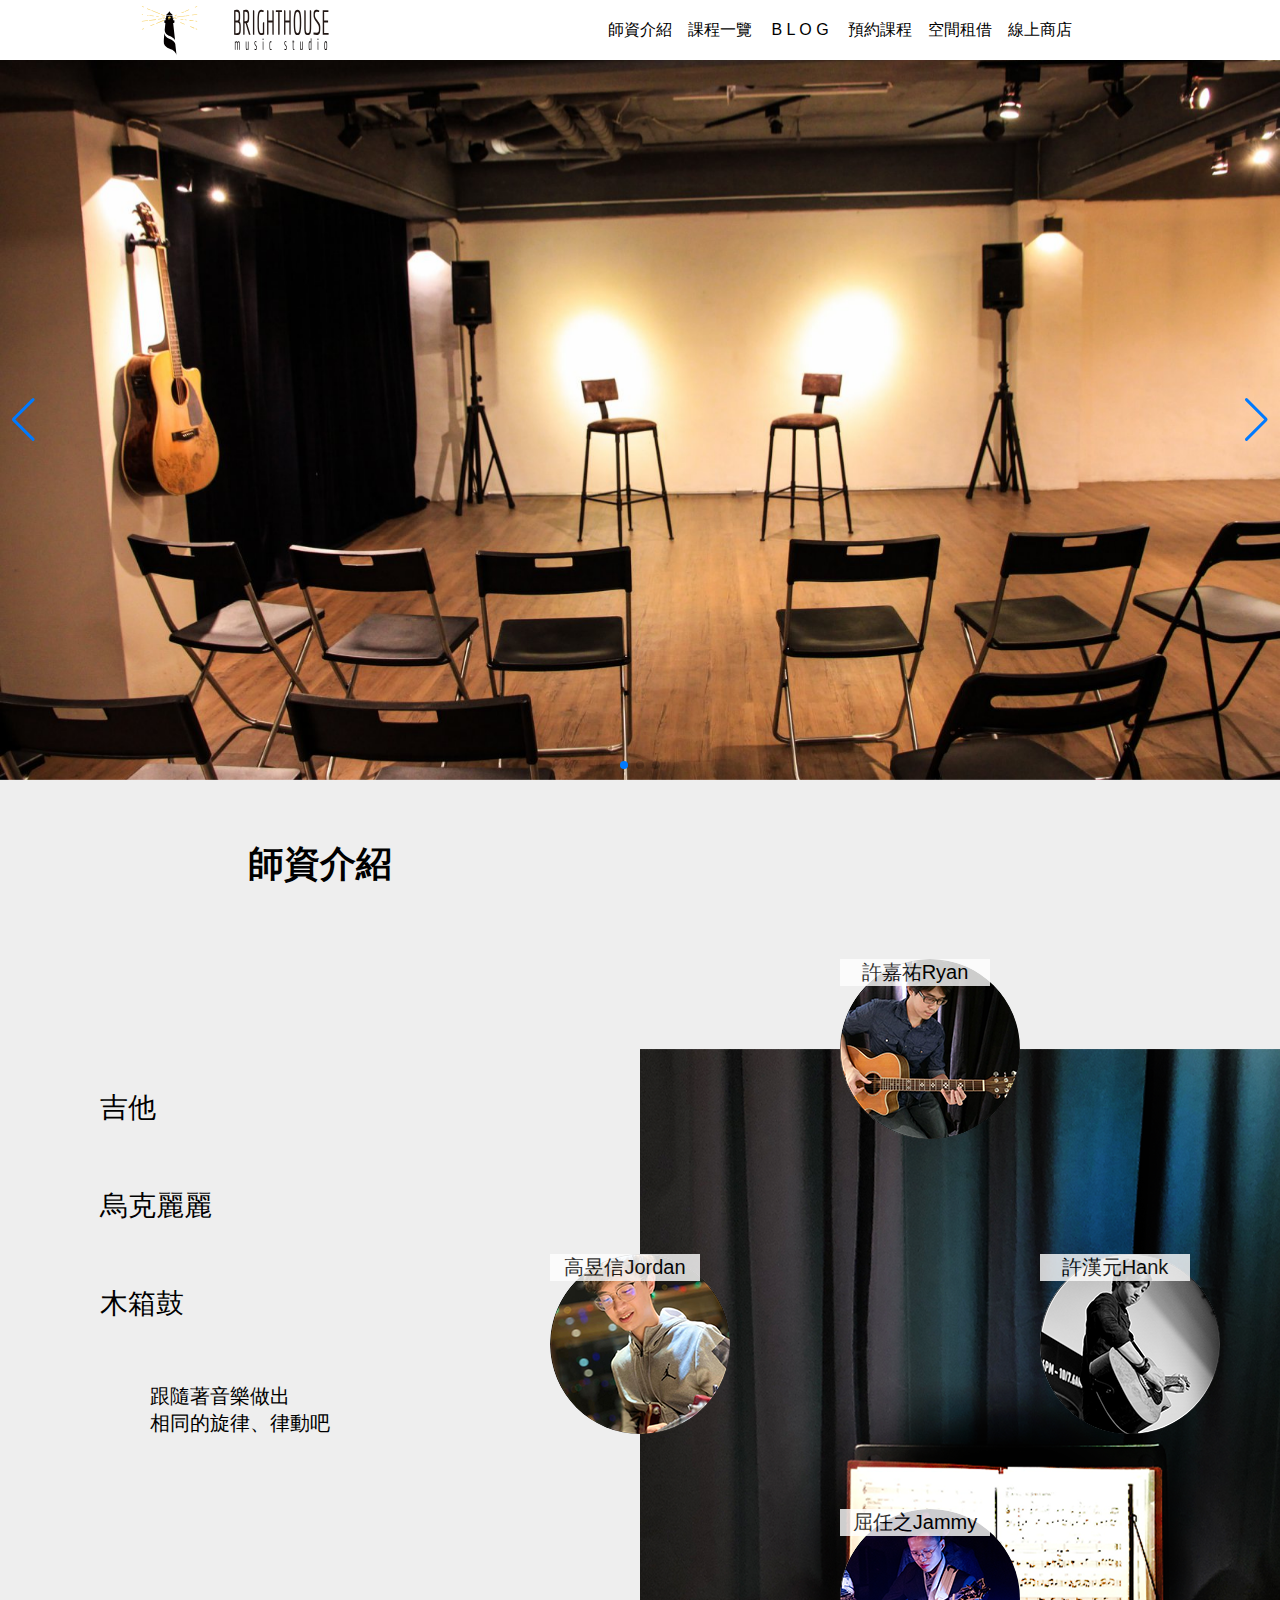
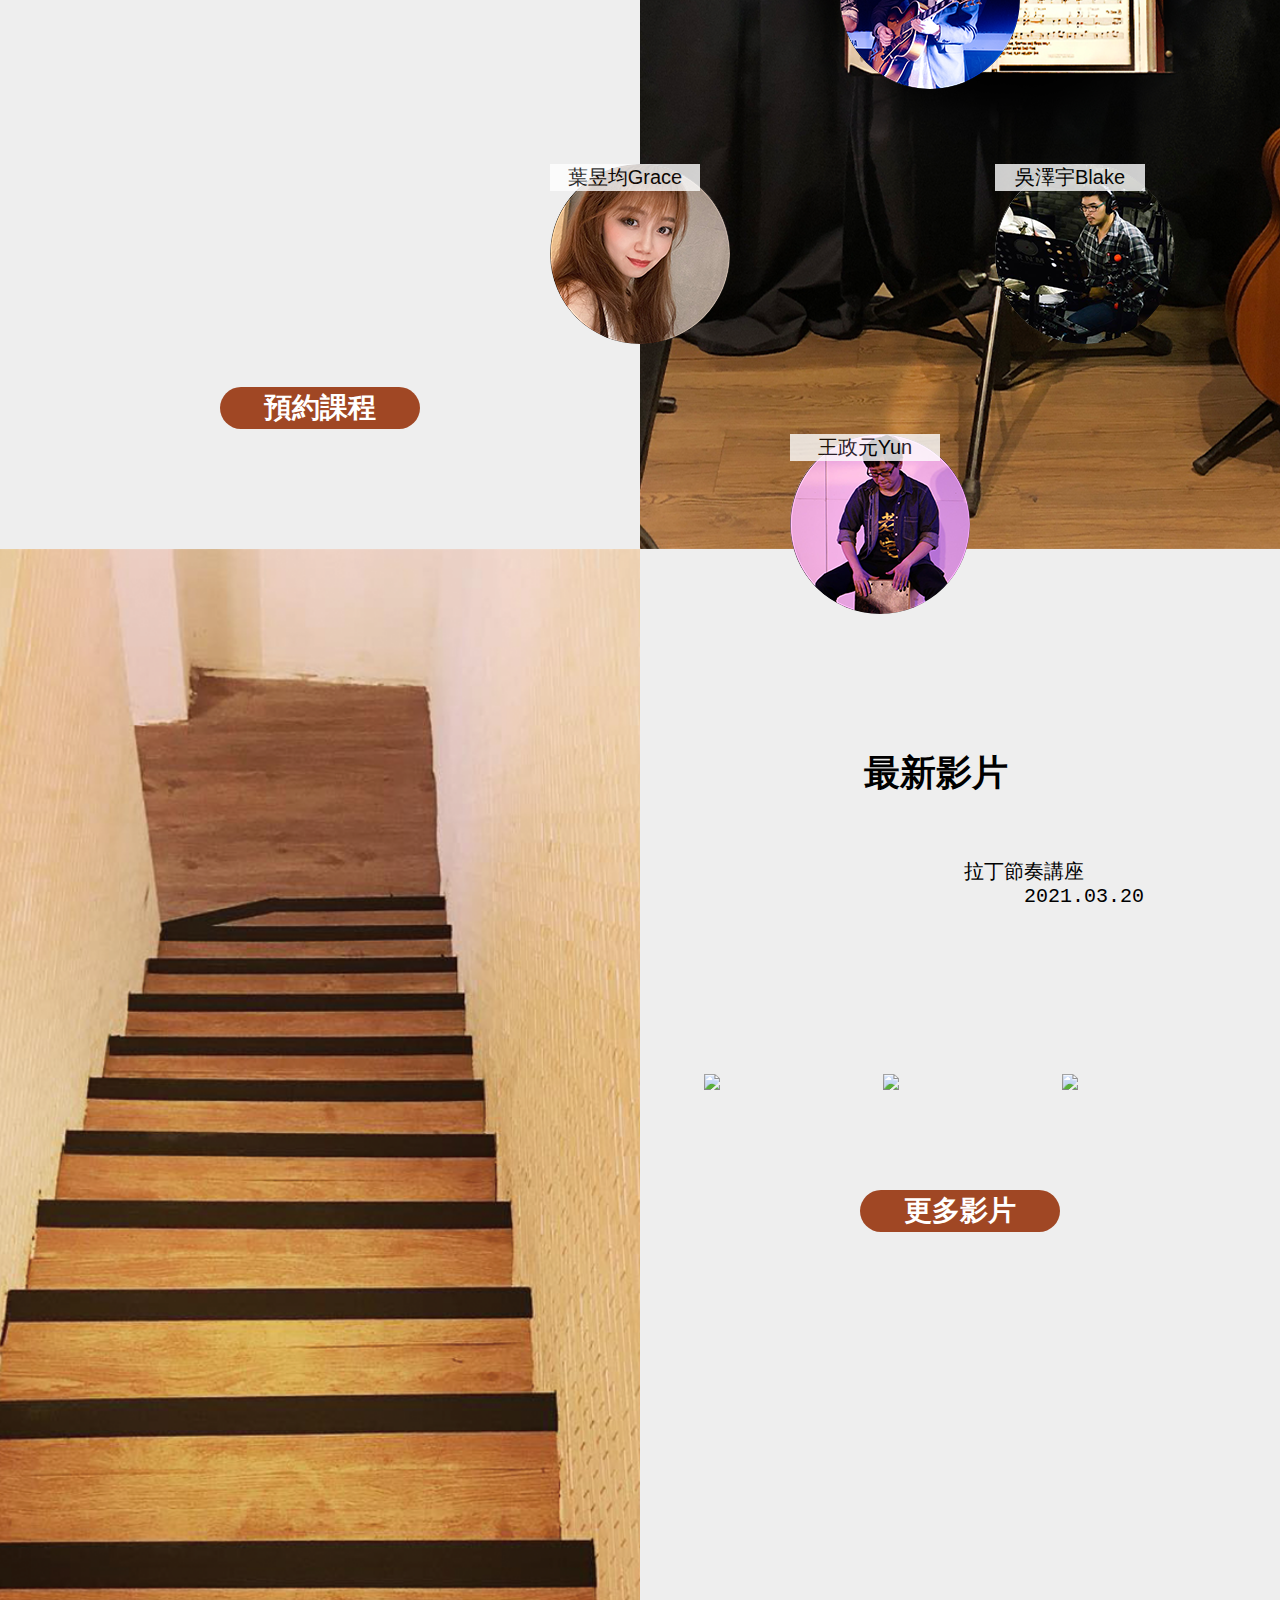
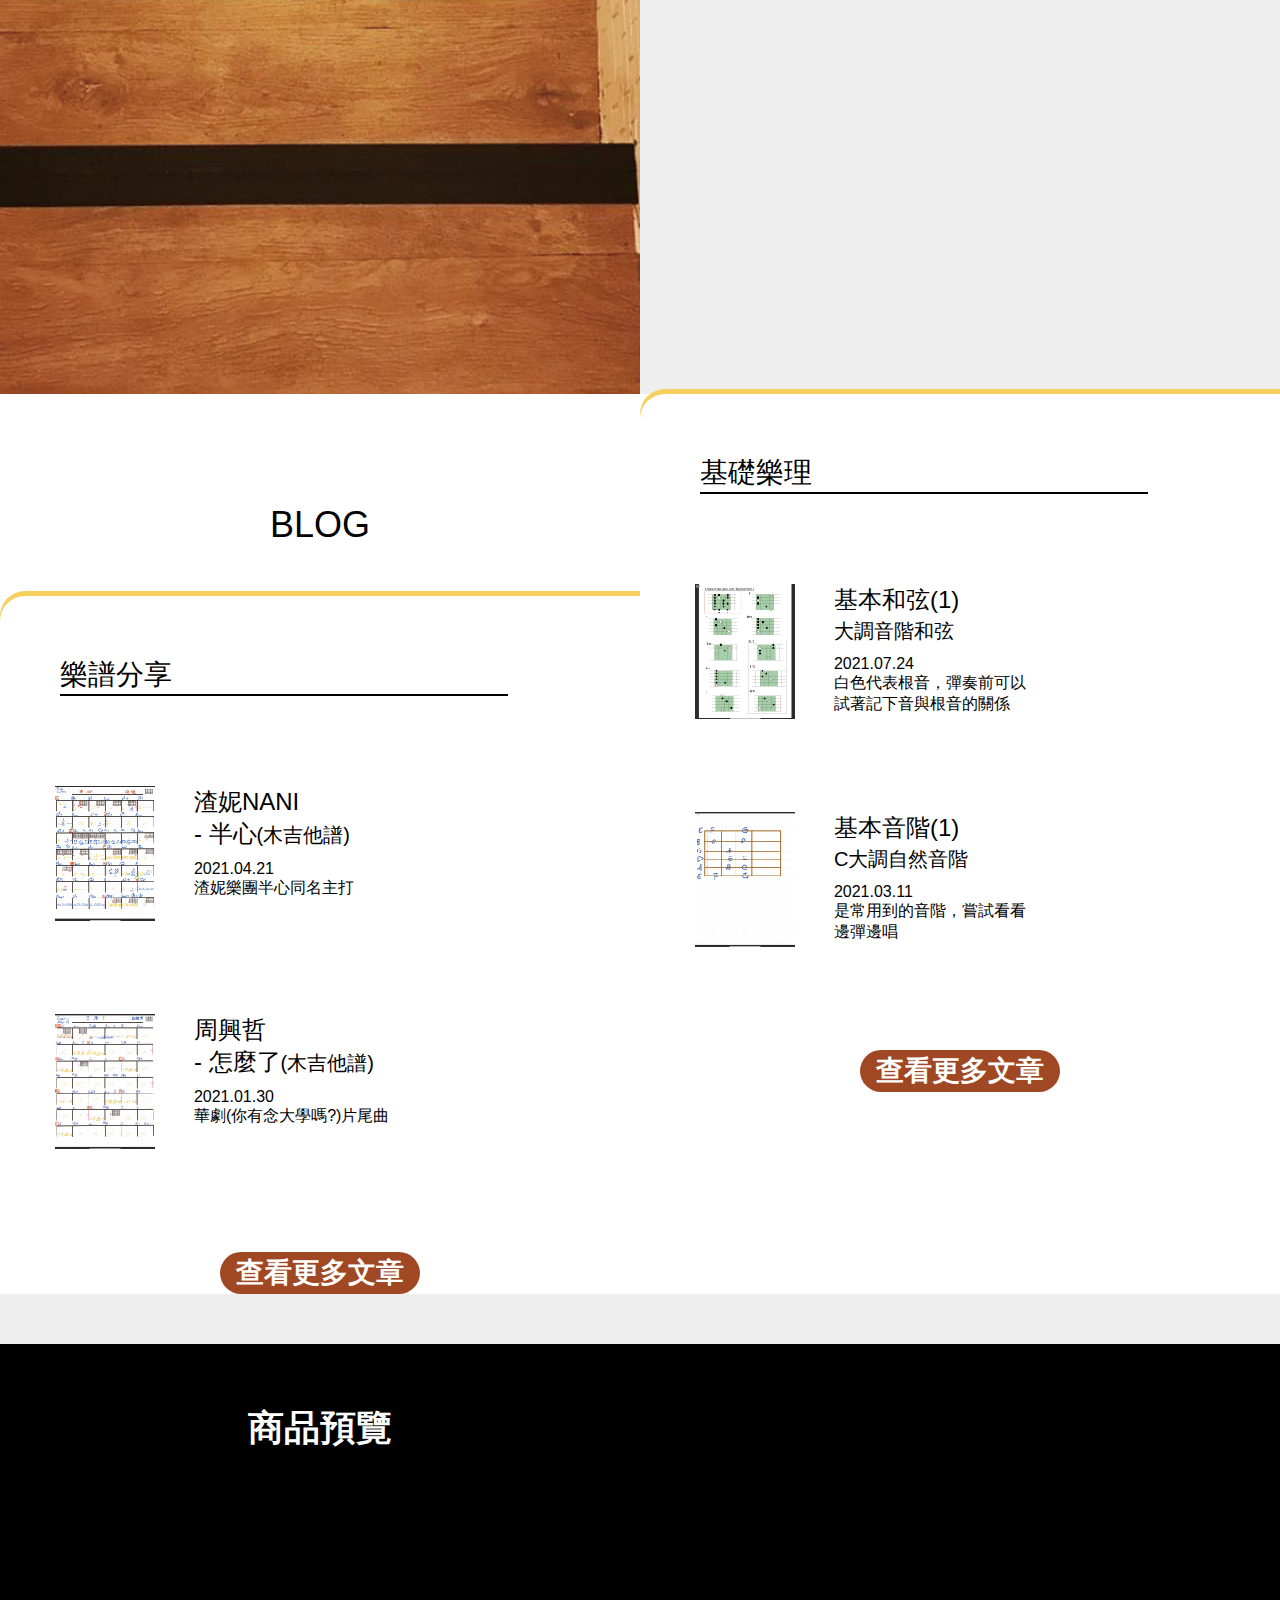
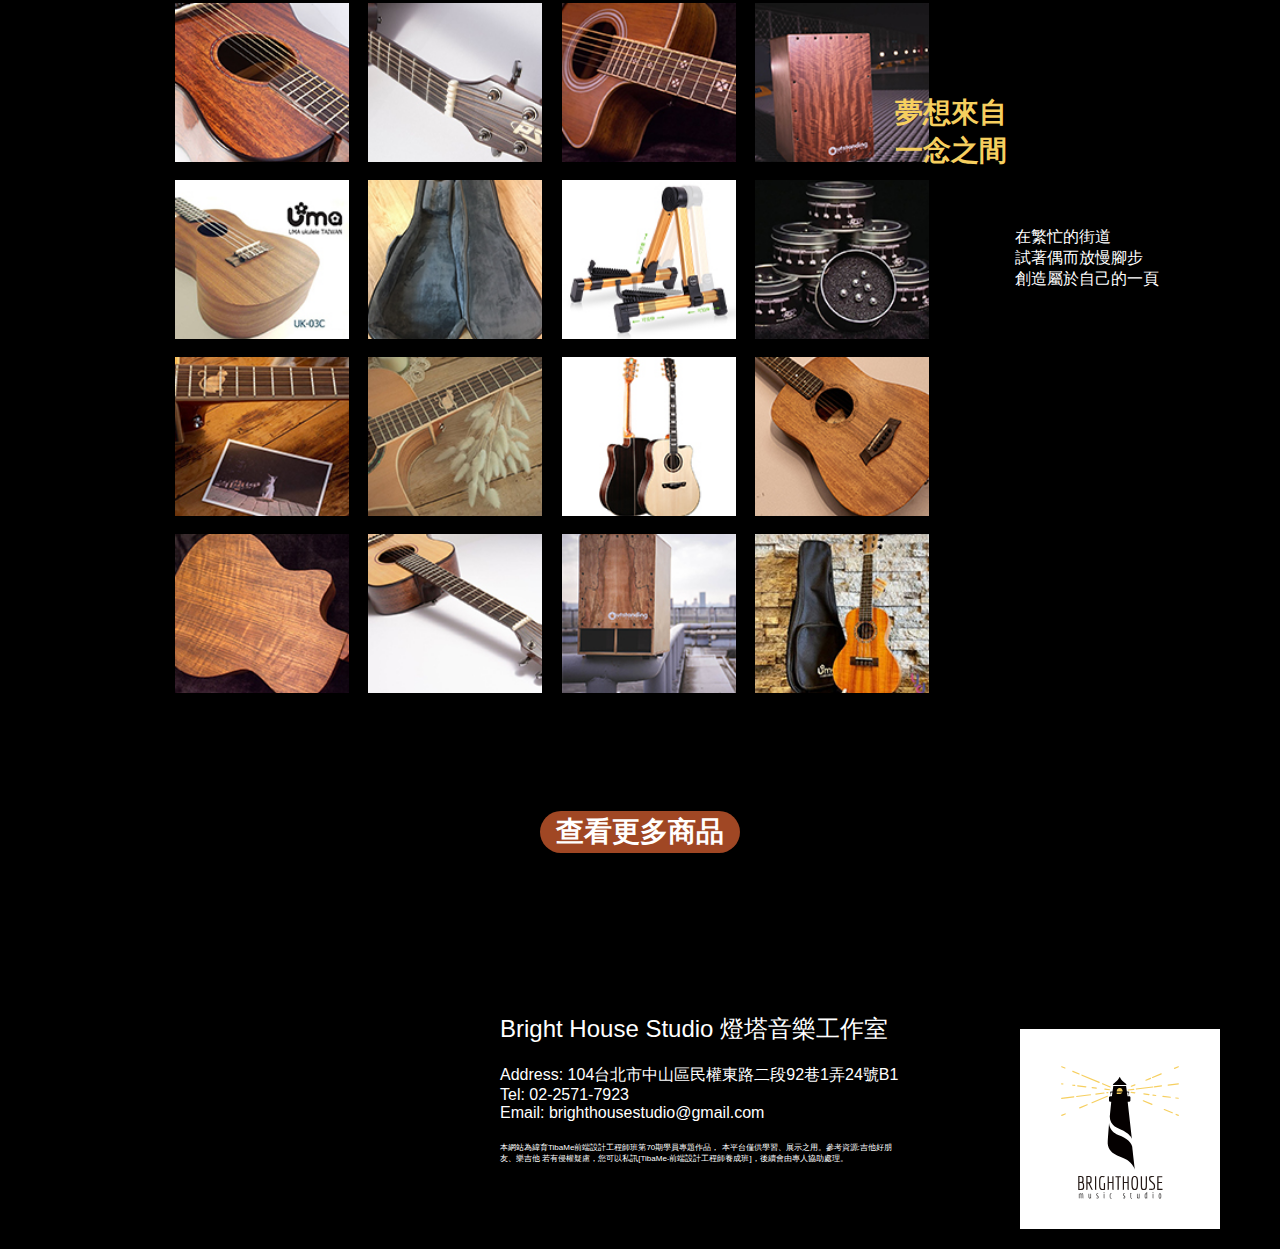
==== commit e3d74610: "0915 0800" ====
--- a/index.html
+++ b/index.html
@@ -169,7 +169,7 @@
                             <div class="hori_line"></div>
                             <div class="blog_ul">
                                 <div class="blog_bg">
-                                    <img src="../images/tab/100135/p2.jpg">
+                                    <img src="./images/tab/100135/p2.jpg">
                                 </div>
                                 <div class="blog_text_title">渣妮NANI<br>- 半心<span>(木吉他譜)</span>
                                     <div class="blog_content">2021.04.21<br>渣妮樂團半心同名主打</div>
@@ -177,7 +177,7 @@
                             </div>
                             <div class="blog_ul">
                                 <div class="blog_bg">
-                                    <img src="../images/tab/100135/p1.jpg">
+                                    <img src="./images/tab/100135/p1.jpg">
                                 </div>
                                 <div class="blog_text_title">周興哲<br>- 怎麼了<span>(木吉他譜)</span>
                                     <div class="blog_content">2021.01.30<br>華劇(你有念大學嗎?)片尾曲</div>
@@ -202,7 +202,7 @@
                             <div class="hori_line"></div>
                             <div class="blog_ul">
                                 <div class="blog_bg">
-                                    <img src="../images/tab/100135/patten1.jpg">
+                                    <img src="./images/tab/100135/patten1.jpg">
                                 </div>
                                 <div class="blog_text_title">基本和弦(1)<br><span>大調音階和弦</span>
                                     <div class="blog_content">2021.07.24<br>白色代表根音，彈奏前可以<br>試著記下音與根音的關係</div>
@@ -210,7 +210,7 @@
                             </div>
                             <div class="blog_ul">
                                 <div class="blog_bg">
-                                    <img src="../images/tab/100135/patten2.jpg">
+                                    <img src="./images/tab/100135/patten2.jpg">
                                 </div>
                                 <div class="blog_text_title">基本音階(1)<br><span>C大調自然音階</span>
                                     <div class="blog_content">2021.03.11<br>是常用到的音階，嘗試看看<br>邊彈邊唱</div>
@@ -295,6 +295,8 @@
                             <div>Address:  104台北市中山區民權東路二段92巷1弄24號B1</div>
                             <div>Tel:  02-2571-7923</div>
                             <div>Email:  brighthousestudio@gmail.com</div>
+                            <div style="margin-top: 5%; font-size: 8px; word-wrap:normal;">本網站為緯育TibaMe前端設計工程師班第70期學員專題作品， 本平台僅供學習、展示之用。參考資源:吉他好朋友、樂吉他
+                                若有侵權疑慮，您可以私訊[TibaMe-前端設計工程師養成班]，後續會由專人協助處理。</div>
                     </div>
                 </div>
             </div>
--- a/common/index.css
+++ b/common/index.css
@@ -847,6 +847,7 @@
     
     .img-wrap img {
         width: 30%;
+        height: 90%;
         margin-top: 16px;
     }
     .button2_block{
@@ -1418,7 +1419,7 @@
         top: 0;
         font-size: 20px;
         color: #f6cf5f;
-        z-index: 2;
+        z-index: 7;
         margin: 0;
     }
     div.content div.text{
@@ -1427,7 +1428,7 @@
         display: inline-block;
         color: white;
         font-size: 16px;
-        z-index: 2;
+        z-index: 7;
         padding-top: 30px;
     }
     div.s4_block div.block4_bottom{
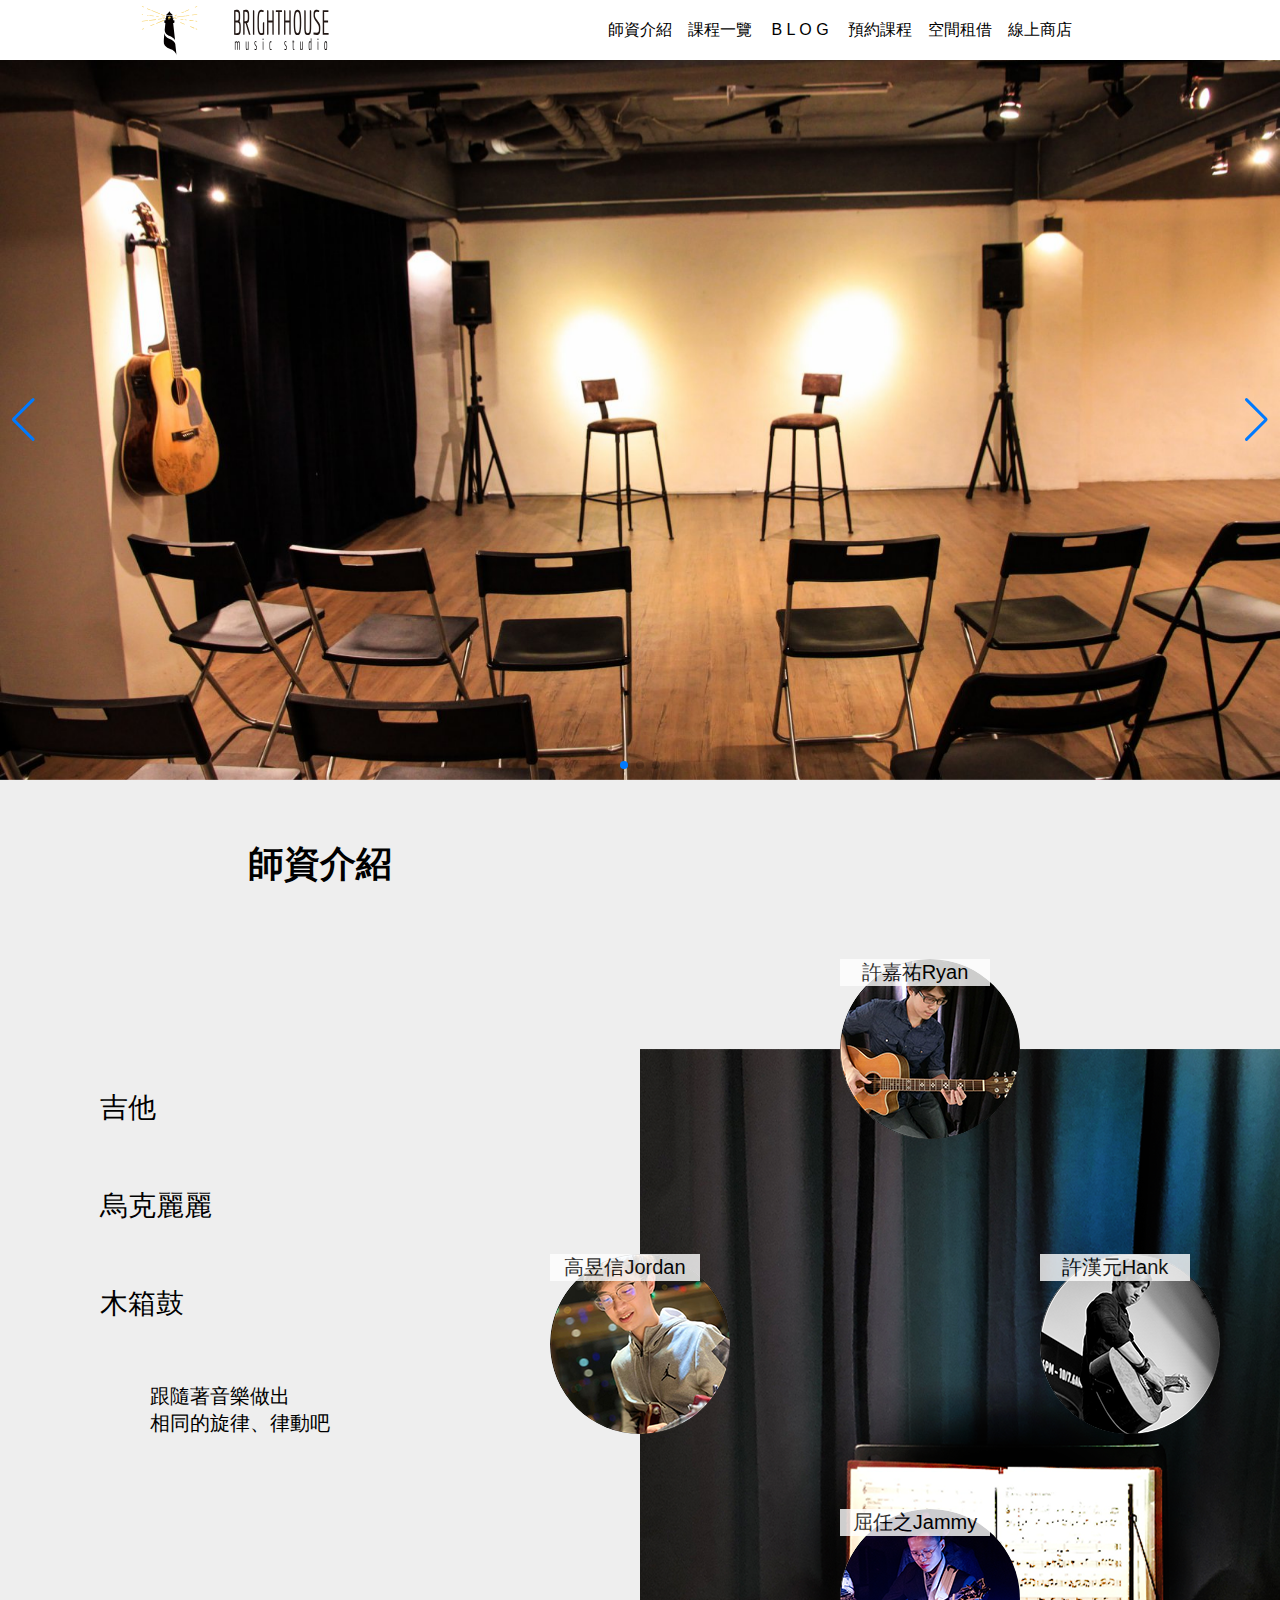
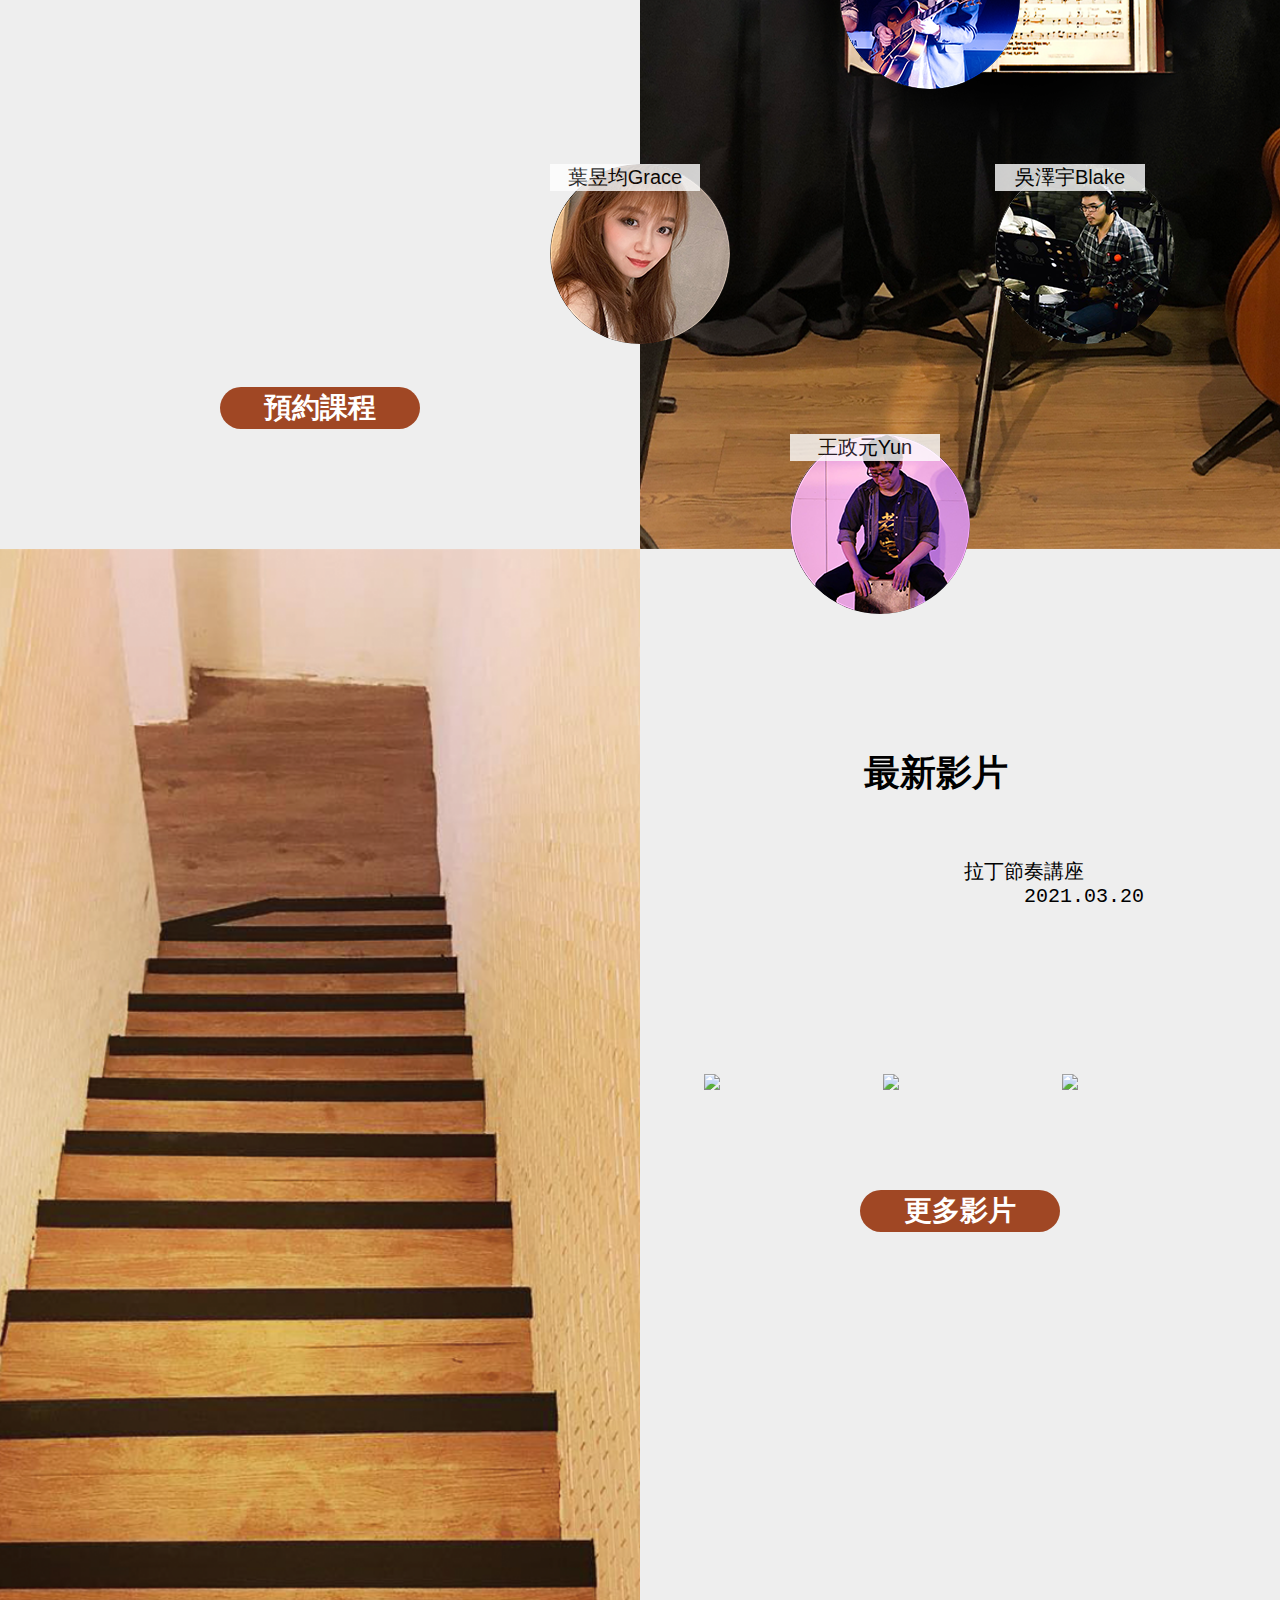
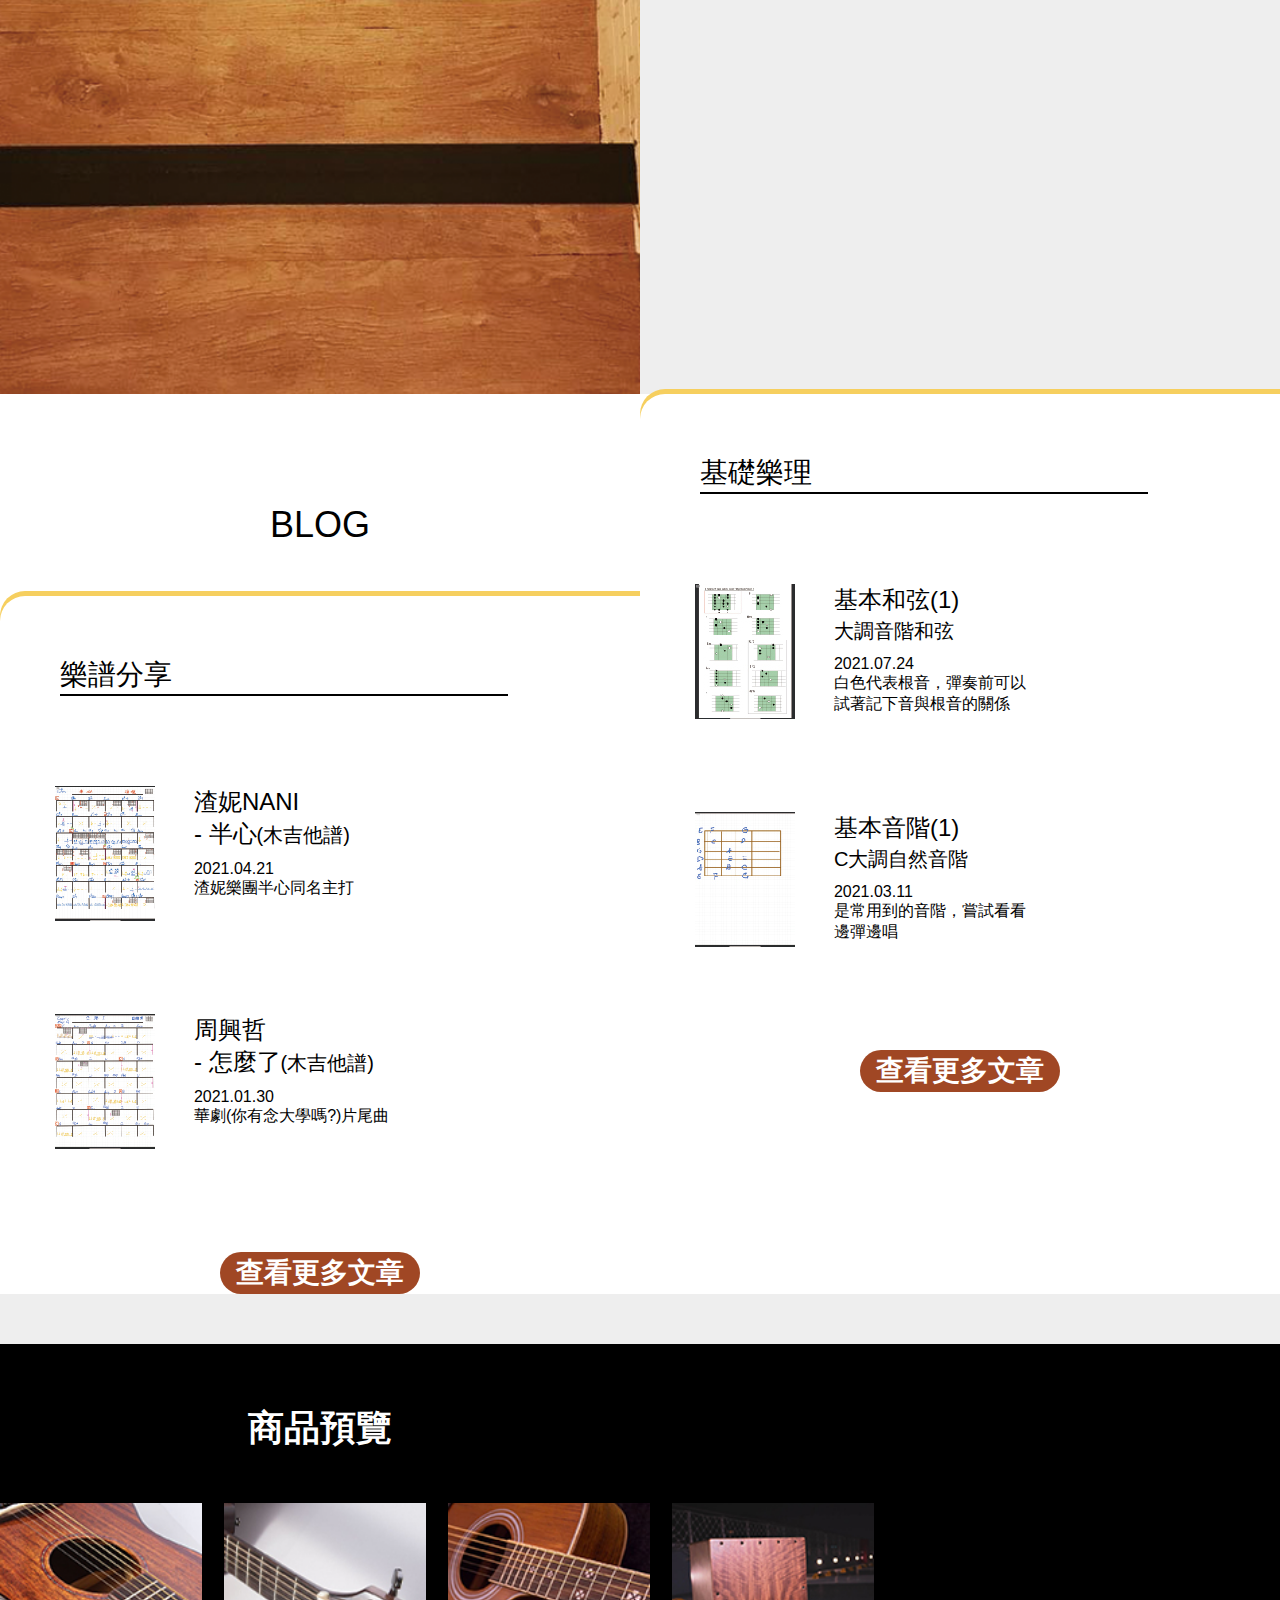
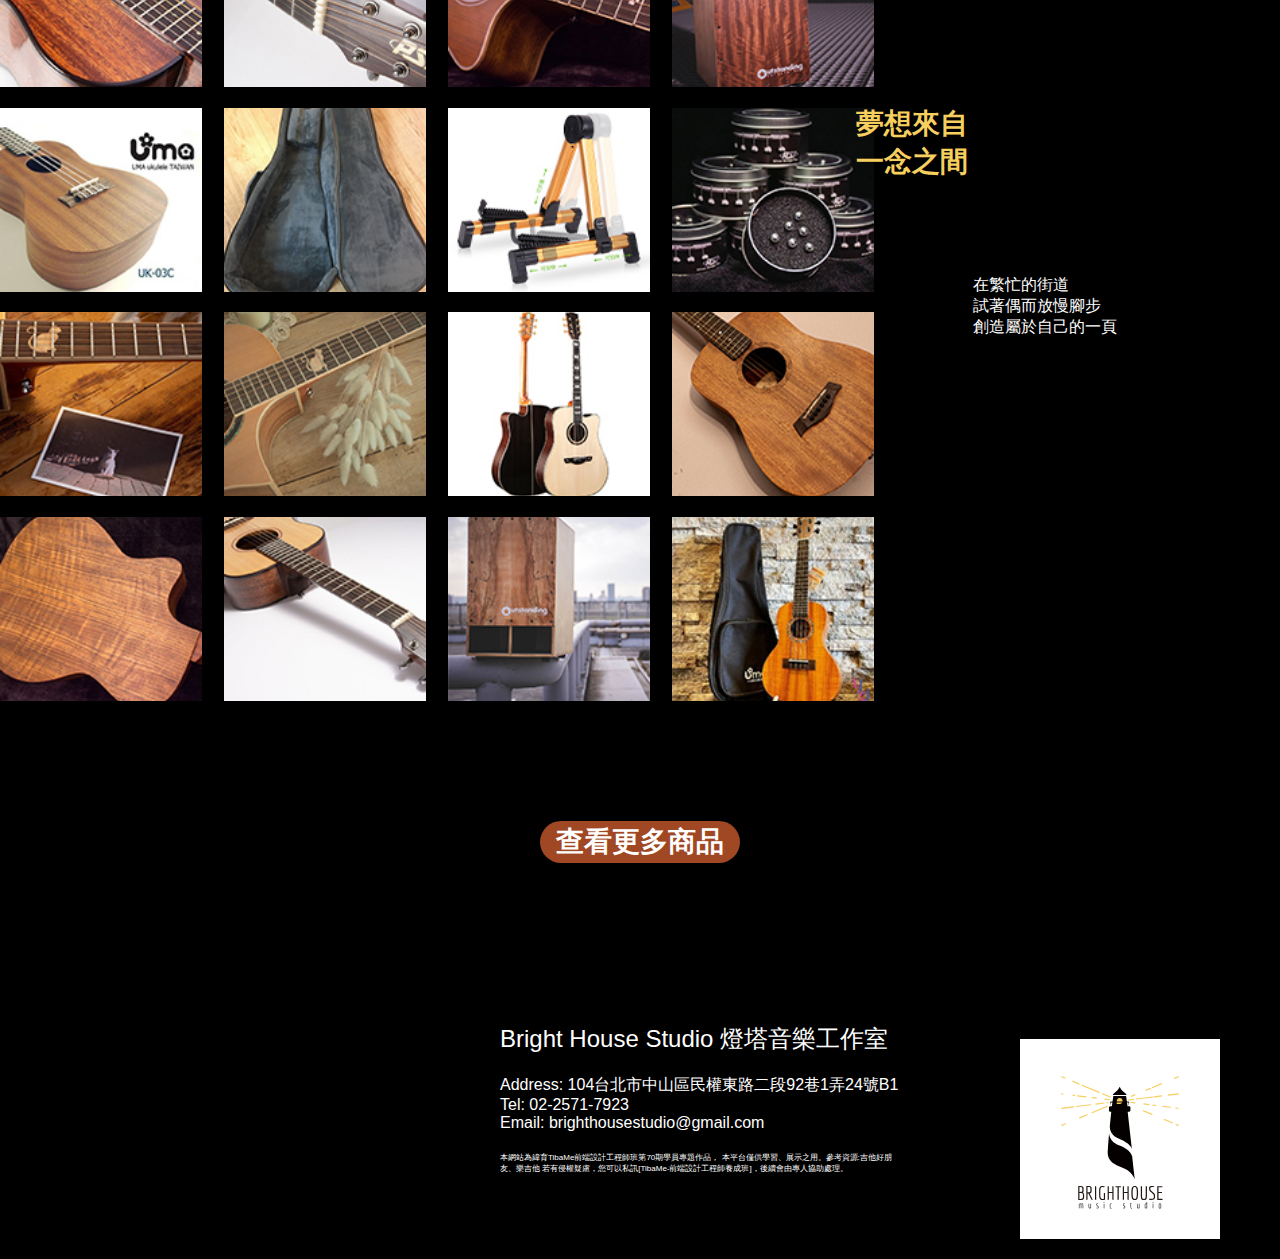
==== commit 1616d8ea: "0845" ====
--- a/index.html
+++ b/index.html
@@ -286,7 +286,7 @@
     <footer> 
         <div class="footer">
             <div class="footer_left">>
-                <div class="map"><iframe src="https://www.google.com/maps/embed?pb=!1m18!1m12!1m3!1d3614.1935907497336!2d121.53022611405326!3d25.061426843347515!2m3!1f0!2f0!3f0!3m2!1i1024!2i768!4f13.1!3m3!1m2!1s0x3442a909204797d1%3A0x7a287037d2de813e!2zQnJpZ2h0IEhvdXNlIE11c2ljIFN0dWRpbyDpn7PmqII!5e0!3m2!1sen!2stw!4v1629341701657!5m2!1sen!2stw" width="320" height="200" style="border:0;" allowfullscreen="" loading="lazy"></iframe>;
+                <div class="map"><iframe src="https://www.google.com/maps/embed?pb=!1m18!1m12!1m3!1d3614.1935907497336!2d121.53022611405326!3d25.061426843347515!2m3!1f0!2f0!3f0!3m2!1i1024!2i768!4f13.1!3m3!1m2!1s0x3442a909204797d1%3A0x7a287037d2de813e!2zQnJpZ2h0IEhvdXNlIE11c2ljIFN0dWRpbyDpn7PmqII!5e0!3m2!1sen!2stw!4v1629341701657!5m2!1sen!2stw" width="100%" height="100%" style="border:0;" allowfullscreen="" loading="lazy"></iframe>;
                 </scr></div>
             </div>
             <div class="footer_middle">
--- a/common/index.css
+++ b/common/index.css
@@ -1254,10 +1254,9 @@
     display: grid;
     grid-template-columns: 1fr 1fr 1fr 1fr;
     grid-template-rows: 1fr 1fr 1fr 1fr;
-    width: 675px;
-    height: 675px;
-    margin-top: 150px;
-    margin-left: 175px;
+    width: 80%;
+    height: 80%;
+    margin-top: 50px;
     z-index: 1;
 }
 .buttom3_block2{
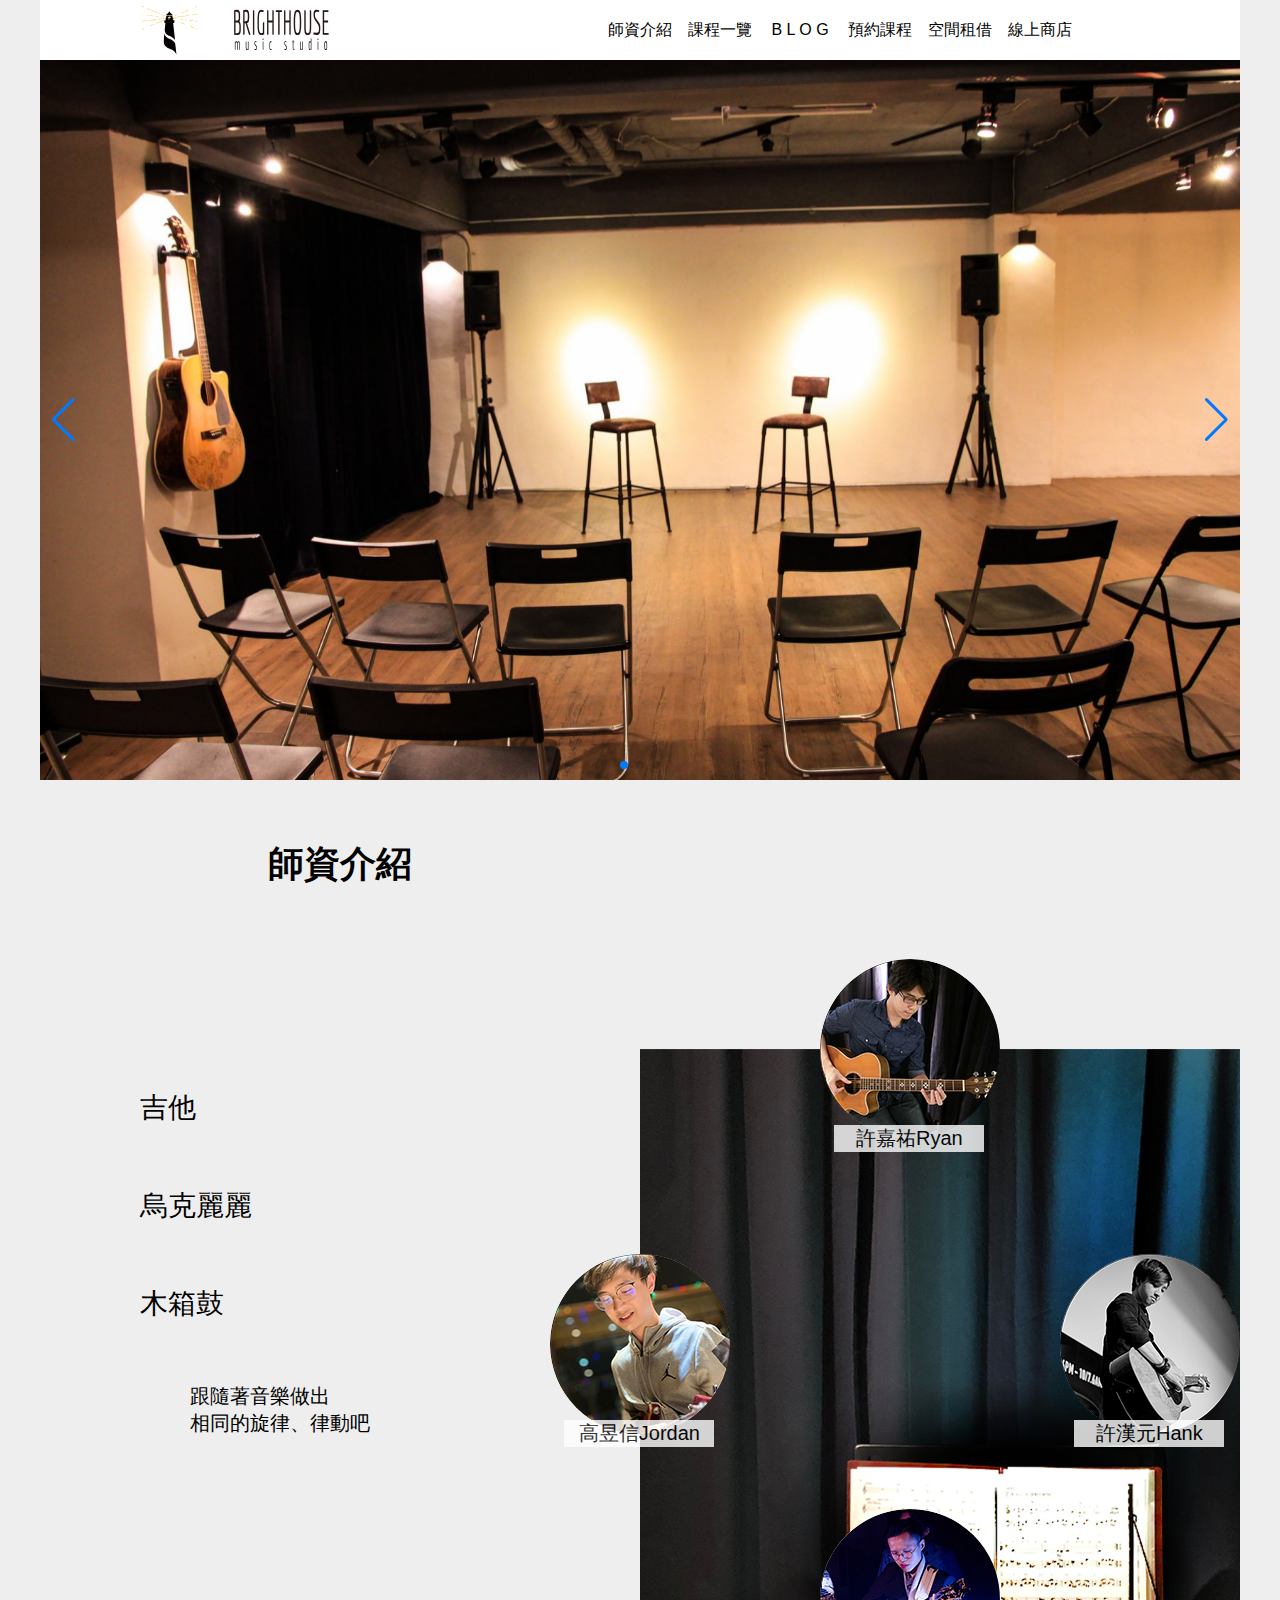
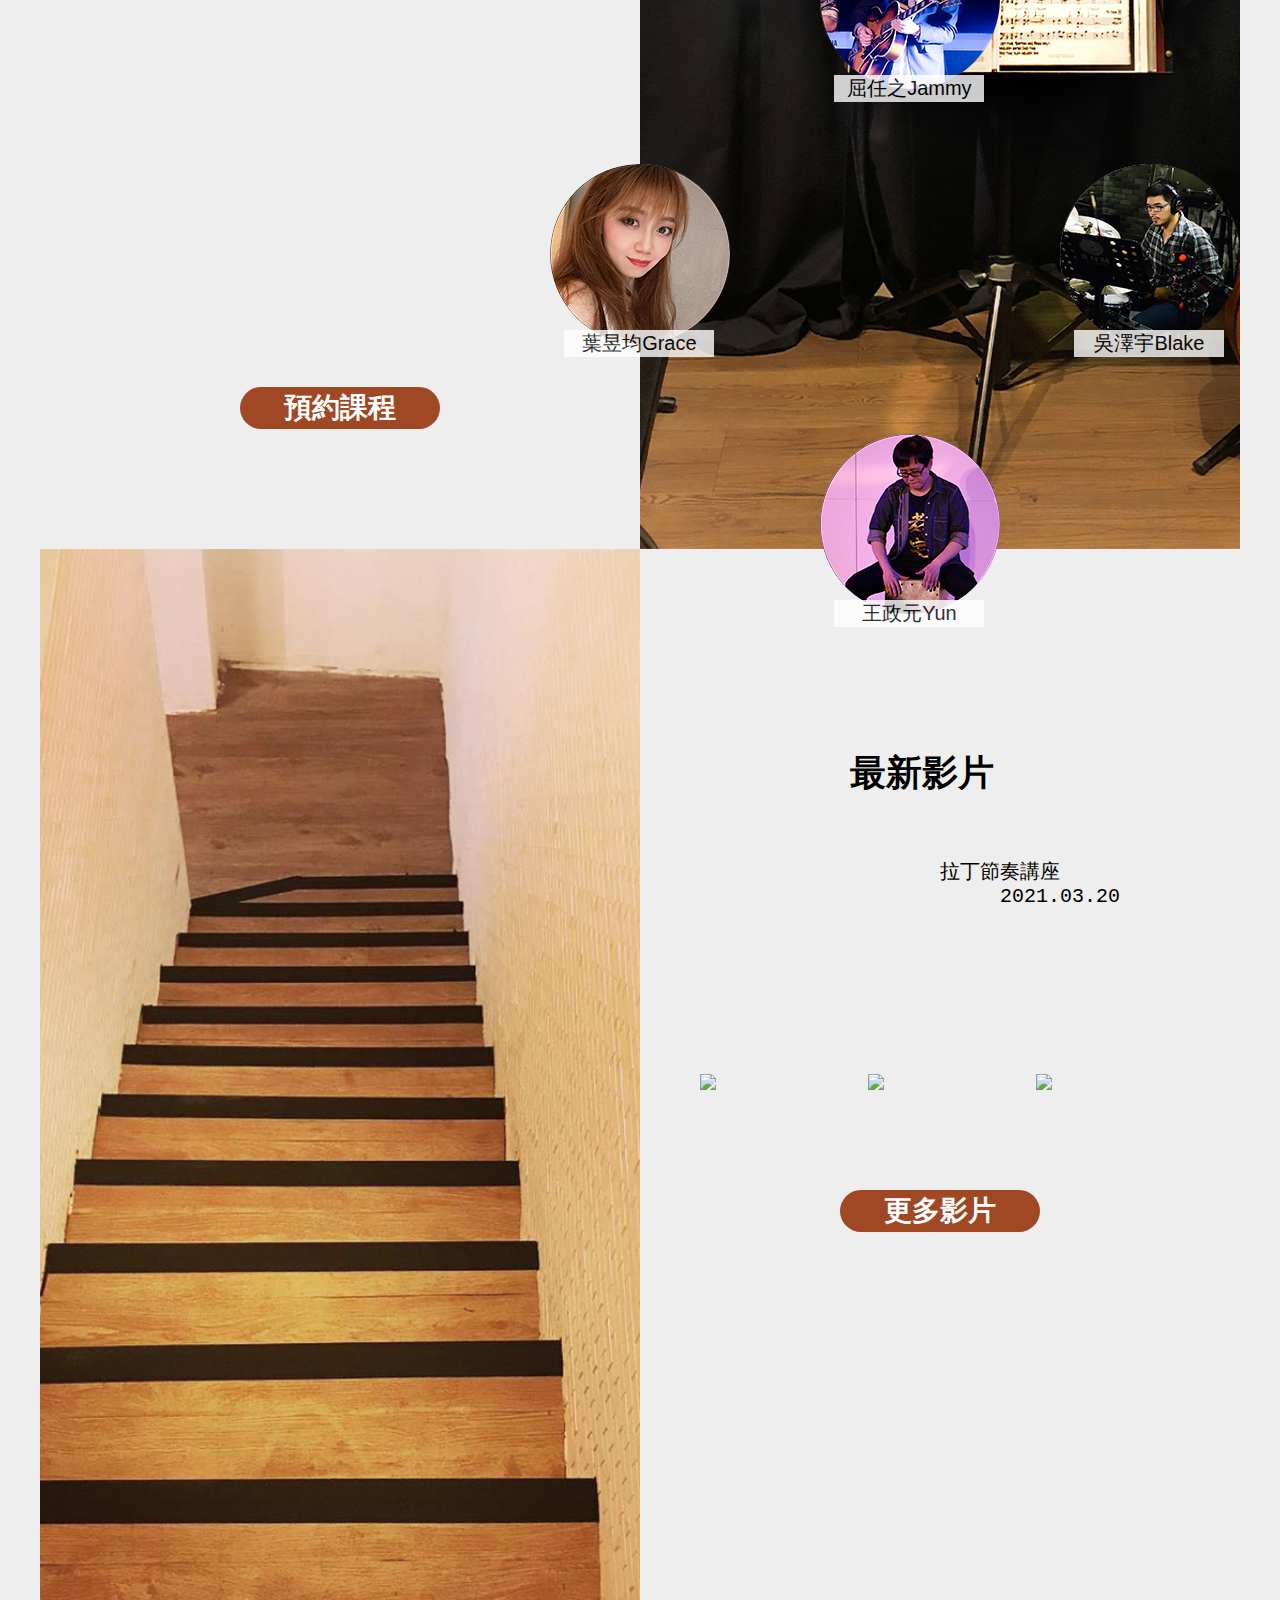
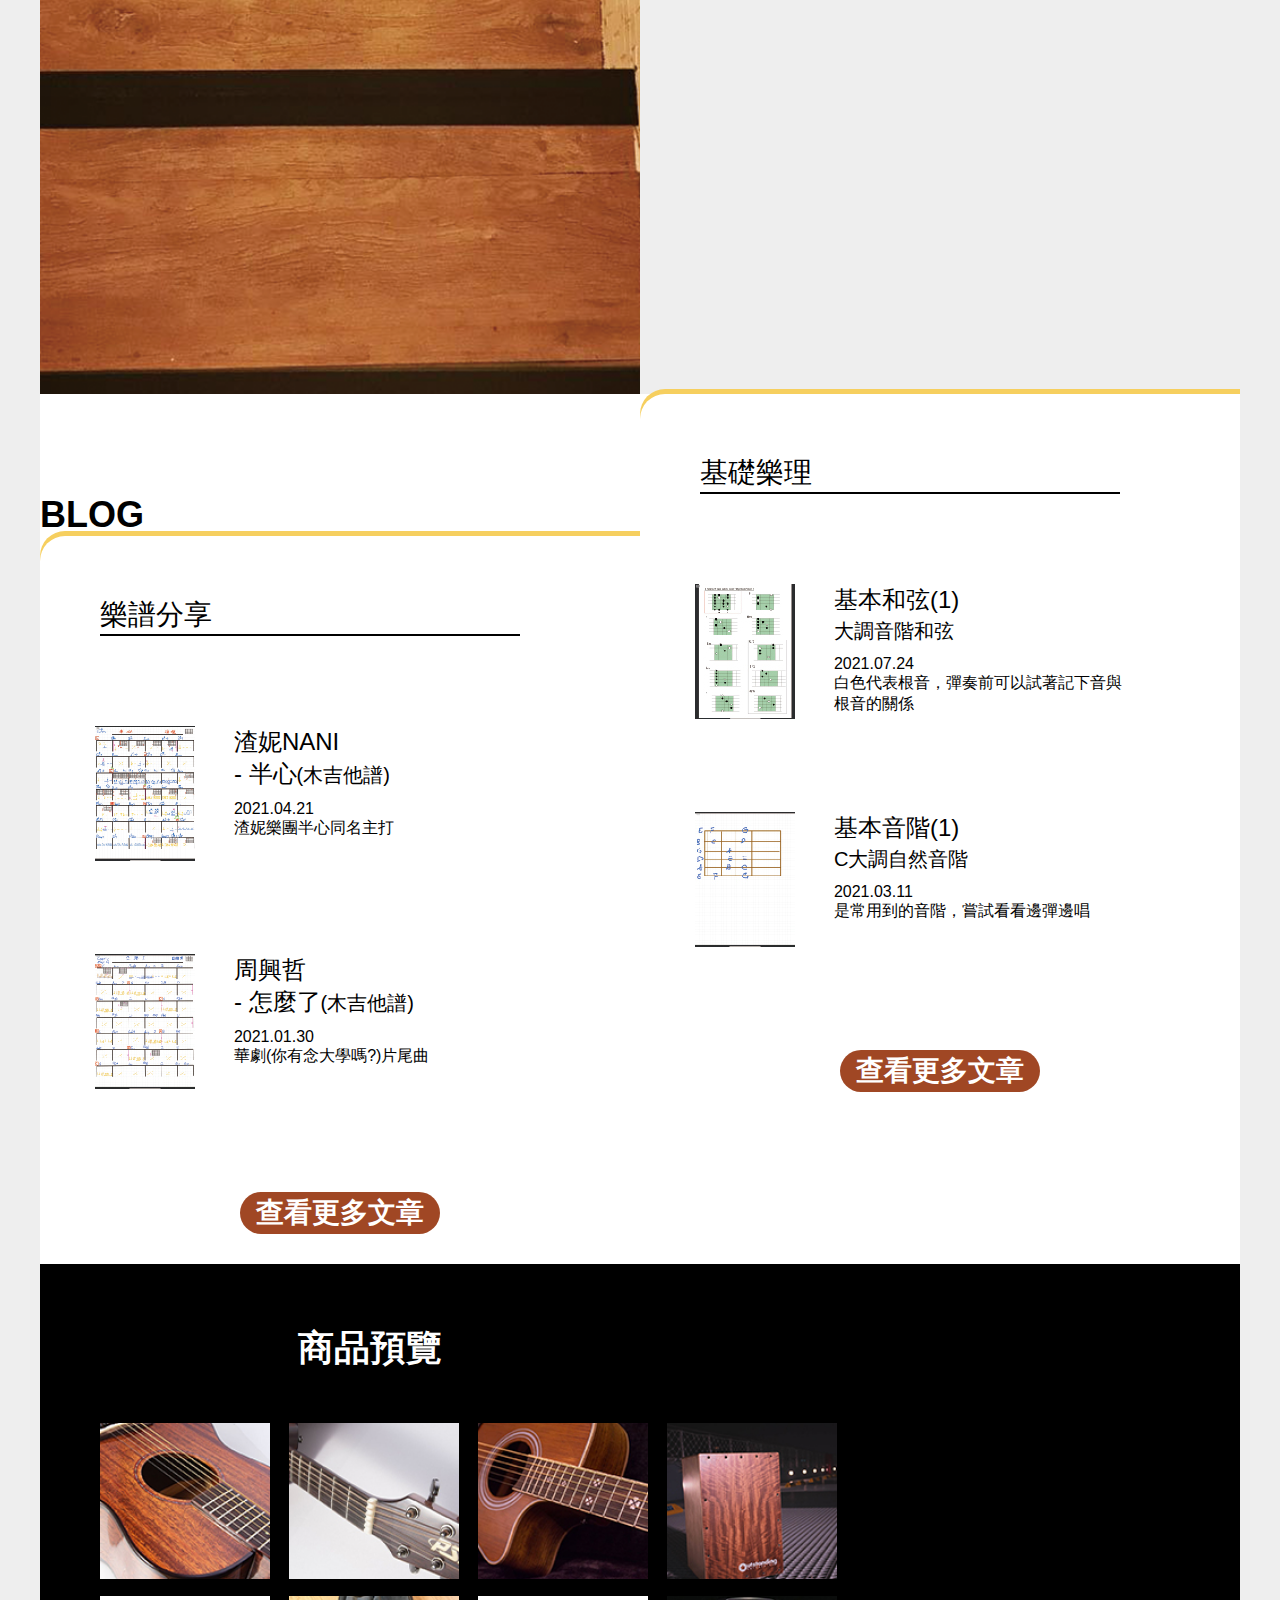
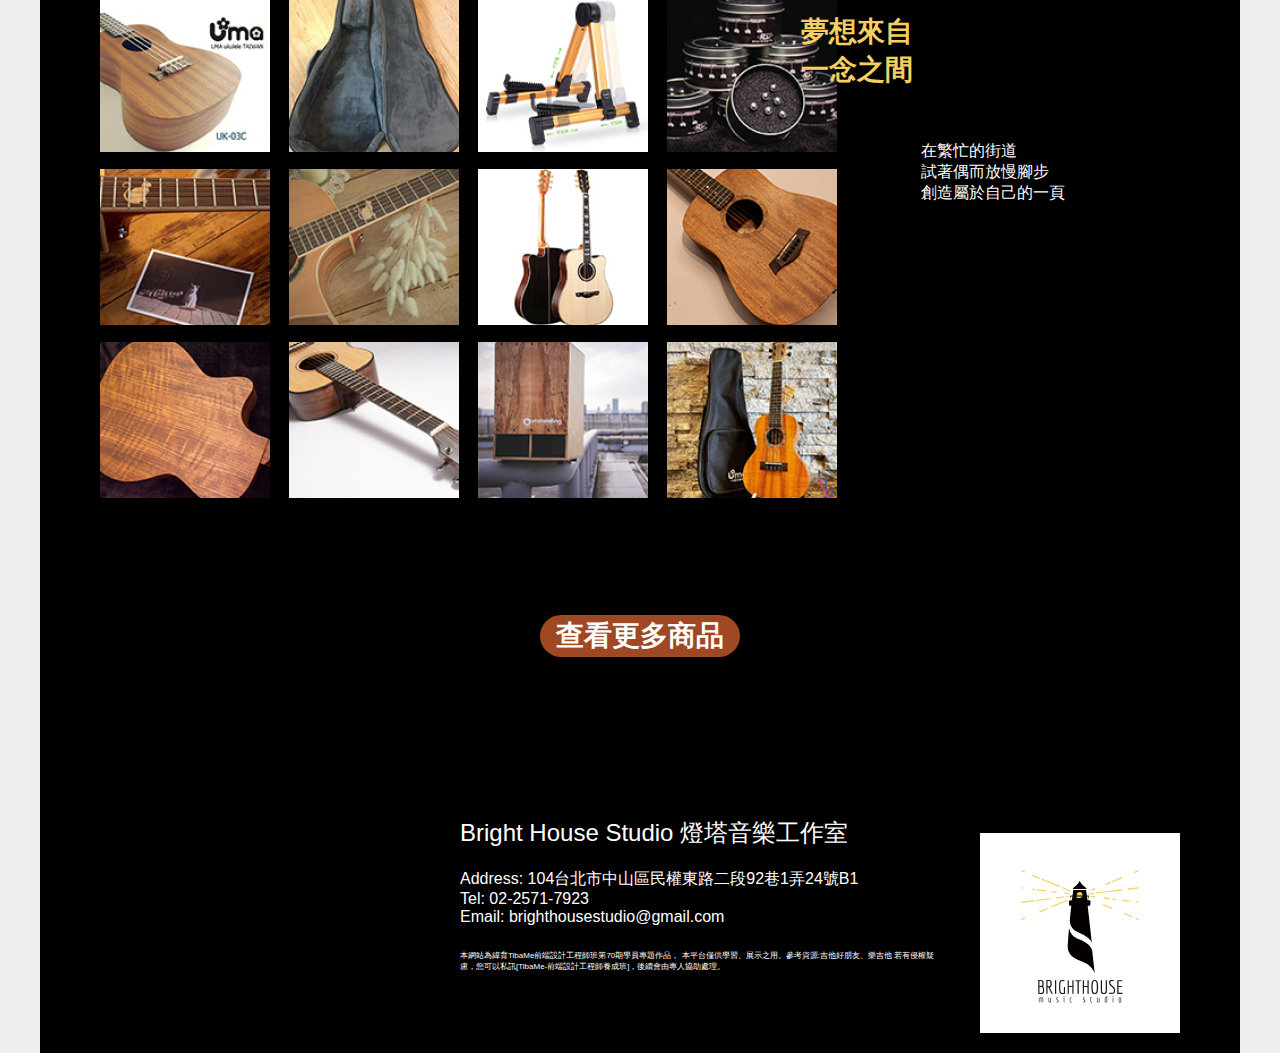
==== commit 26b857a7: "0917" ====
--- a/index.html
+++ b/index.html
@@ -54,7 +54,7 @@
         <div class="swiper-wrapper">
             <div class="swiper-slide si"><img src="./images/banner/40592200_2271446103127654_5648624692869726208_n.jpg" alt="png1"> </div>
             <div class="swiper-slide"><img src="./images/banner/2.jpg" alt="png2"> </div>
-            <div class="swiper-slide"><img src="./images/banner/3.jpg" alt="png3"> </div>
+            <div class="swiper-slide"><img src="./images/banner/3.JPG" alt="png3"> </div>
         </div>
         <div class="swiper-button-next"></div>
         <div class="swiper-button-prev"></div>
@@ -205,7 +205,7 @@
                                     <img src="./images/tab/100135/patten1.jpg">
                                 </div>
                                 <div class="blog_text_title">基本和弦(1)<br><span>大調音階和弦</span>
-                                    <div class="blog_content">2021.07.24<br>白色代表根音，彈奏前可以<br>試著記下音與根音的關係</div>
+                                    <div class="blog_content">2021.07.24<br>白色代表根音，彈奏前可以試著記下音與根音的關係</div>
                                 </div>
                             </div>
                             <div class="blog_ul">
@@ -213,7 +213,7 @@
                                     <img src="./images/tab/100135/patten2.jpg">
                                 </div>
                                 <div class="blog_text_title">基本音階(1)<br><span>C大調自然音階</span>
-                                    <div class="blog_content">2021.03.11<br>是常用到的音階，嘗試看看<br>邊彈邊唱</div>
+                                    <div class="blog_content">2021.03.11<br>是常用到的音階，嘗試看看邊彈邊唱</div>
                                 </div>
                             </div>
                         </div>
@@ -292,11 +292,11 @@
             <div class="footer_middle">
                 <div class="footer_title">Bright House Studio 燈塔音樂工作室
                     <div class="footer_content">
-                            <div>Address:  104台北市中山區民權東路二段92巷1弄24號B1</div>
-                            <div>Tel:  02-2571-7923</div>
-                            <div>Email:  brighthousestudio@gmail.com</div>
-                            <div style="margin-top: 5%; font-size: 8px; word-wrap:normal;">本網站為緯育TibaMe前端設計工程師班第70期學員專題作品， 本平台僅供學習、展示之用。參考資源:吉他好朋友、樂吉他
-                                若有侵權疑慮，您可以私訊[TibaMe-前端設計工程師養成班]，後續會由專人協助處理。</div>
+                        <div>Address:  104台北市中山區民權東路二段92巷1弄24號B1</div>
+                        <div>Tel:  02-2571-7923</div>
+                        <div>Email:  brighthousestudio@gmail.com</div>
+                        <div class="little" style="margin-top: 5%; font-size: 8px; word-wrap:normal;">本網站為緯育TibaMe前端設計工程師班第70期學員專題作品， 本平台僅供學習、展示之用。參考資源:吉他好朋友、樂吉他
+                            若有侵權疑慮，您可以私訊[TibaMe-前端設計工程師養成班]，後續會由專人協助處理。</div>
                     </div>
                 </div>
             </div>
--- a/common/index.css
+++ b/common/index.css
@@ -8,9 +8,11 @@
 /* 輪播 */
 html,
 body {
+    margin: 0 auto;
     position: relative;
     height: 100%;
     box-sizing: border-box;
+    max-width: 1200px;
 }
 
 
@@ -41,14 +43,11 @@
     /* 輪播 */
     html,
     body {
+        min-width: 320px;
         width: 100%;
         position: relative;
         height: 100%;
         box-sizing: border-box;
-    }
-
-
-    body {
         background: #eee;
         font-family: Helvetica Neue, Helvetica, Arial, sans-serif;
         font-size: 14px;
@@ -158,8 +157,13 @@
 
 
 /* 自己 */
-
-
+@media screen and (min-width: 1200px){
+    body{
+        margin: 0 auto;
+        width: 100%;
+        max-width: 1200px;
+    }
+}
 @media screen and (max-width: 767.98px){
     div.section_body{
         width: 100%;
@@ -396,7 +400,7 @@
         position: relative;
     }
     div.sr1_block div.circle1{
-        margin-left: 200px;
+        margin-left: 30%;
         top: -90px;
         background-image: url("../images/teacher/RYAN.png");
     }
@@ -408,42 +412,44 @@
         text-align: center;
         position: relative;
         opacity: .8;
-        margin-left: 0px;
+        margin-left: 8%;
+        margin-top: 92%;
     }
 
     
     div.sr1_block div.circle2{
-        margin-left: -90px;
+        margin-left: -15%;
         margin-top:  25px;
         background-image: url("../images/teacher/sin.png");
     }
     
     div.sr1_block div.circle3{
-        margin-left: 400px;
+        /* margin-left: 400px; */
+        margin-left: 70%;
         margin-top: -180px;
         background-image: url("../images/teacher/hank.png");
     }
     
     div.sr1_block div.circle4{
-        margin-left: 200px;
+        margin-left: 30%;
         margin-top: 75px;
         background-image: url("../images/teacher/jammy.png");
     }
     
     div.sr1_block div.circle5{
-        margin-left: -90px;
+        margin-left: -15%;
         margin-top: 75px;
         background-image: url("../images/teacher/grace.png");
     }
     
     div.sr1_block div.circle6{
-        margin-left: 355px;
+        margin-left: 70%;
         margin-top: -180px;
         background-image: url("../images/teacher/blake.png");
     }
     
     div.sr1_block div.circle7{
-        margin-left: 150px;
+        margin-left: 30%;
         margin-top: 90px;
         background-image: url("../images/teacher/wang.png");
     }
@@ -776,17 +782,17 @@
         width: 90%;
     }
     .img-wrap {
-        width: 100%;
+        margin-top: 5%;
+        width: 100%;
+        /* margin: 0 auto; */
         display: flex;
         justify-content: space-between;
         flex-direction: row;
     }
     .img-wrap img {
-        width: 33%;
-        margin-top: 16px;
-        display: flex;
-        flex-direction: row;
-        justify-content: center;
+        display: block;
+        width: 30%;
+
     }
     .button2_block{
         display: flex;
@@ -794,9 +800,9 @@
         margin: 0 auto;
     }
     .button2_block .tb2{
-        margin-top: 50px;
-        display: inline-block;
-        margin-bottom: 50px;
+        margin-top: 15%;
+        display: inline-block;
+        margin-bottom: 15%;
     }
 }
 @media (min-width: 768px) and (max-width: 1199.98px){
@@ -974,10 +980,10 @@
         width: 50%;
     }
     div.sl3_block div.title3{
-        margin-top:110px;
+        margin-top: 100px;
         font-size: 36px;
-        text-align: center;
-        margin-bottom: 50px;
+        font-weight: bold;
+        width: 50%;
     }
     .blog{
         border-top-left-radius: 25px;
@@ -1033,10 +1039,10 @@
 
 
 div.sl3_block div.title3{
-    margin-top:110px;
+    margin-top: 100px;
     font-size: 36px;
-    text-align: center;
-    margin-bottom: 50px;
+    font-weight: bold;
+    width: 50%;
 }
 
 div.section3 div.blog{
@@ -1094,6 +1100,7 @@
 }
 .buttom3_block div.tb3{
     display: inline-block;
+    margin-bottom: 15%;
 }
 div.sl3_block div.tb4{
     display: none;
@@ -1115,16 +1122,20 @@
 
 @media screen and (max-width: 767.98px){
     div.sl3_block div.title3{
-        margin-top:110px;
-        font-size: 28px;
+        display: block;
+        z-index: 1;
+        font-size: 36px;
+        width: 50%;
+        padding-top: 50px;
         text-align: center;
-        margin-bottom: 50px;
+        font-weight: bold;
     }
     div.section3_left div.sl3_block{
         width: 100%;
     }
 
     div.section3 div.blog{
+        margin-top: 5%;
         border-top-left-radius: 25px;
         box-shadow: 0px -5px 0px #f6cf5f;
         display: block;
@@ -1134,7 +1145,8 @@
         width: 100%;
     }
     div.blog div.blog_ul{
-        width: 100%;
+        margin: 0 auto;
+        width: 90%;
         display: flex;
         justify-content: space-between;
     }
@@ -1142,6 +1154,7 @@
         display: inline-block;
         font-weight: bold;
         font-size: 20px;
+        margin-left: 15%;
     }
     div.blog div.hori_line{
         display: block;
@@ -1153,14 +1166,15 @@
     div.blog_ul div.blog_bg{
         width: 100px;
         height: 135px;
-        margin-left: 55px;
-        margin-top: 90px;
+        margin-left: 10%;
+        margin-top: 15%;
         display: inline-block;
     }
 
     div.blog div.blog_text_title{
         display: inline-block;
         vertical-align: top;
+        margin-top: 15%;
         font-size: 20px;
     }
     div.blog div.blog_text_title span{
@@ -1228,13 +1242,12 @@
 /* 最底下商品欄 */
 div.section_body div.section4{
     width: 100%;
-    /* display: flex; */
     background-color: black;;
-    margin-top: 50px;
 }
 div.section4 div.s4_block{
-    width: 100%;
+    width: 90%;
     display: flex;
+    margin: 0 auto;
     flex-direction: column;
 }
 div.s4_block div.title{
@@ -1265,44 +1278,6 @@
 }
 
 
-@media screen and (max-width: 767.98px){
-    div.section_body div.section4{
-        width: 100%;
-        background-color: black;;
-    }
-    div.section4 div.s4_block{
-        width: 100%;
-        display: block;
-    }
-    div.s4_block div.title{
-        display: block;
-        font-size: 36px;
-        font-weight: bold;
-        color: white;
-        z-index: 3;
-        padding-top: 60px;
-        text-align: center;
-    }
-    div.s4_block div.block_top{
-        display: flex;
-        flex-direction: column;
-    }
-    div.block_top div.item{
-        margin: 0 auto;
-        margin-top: 60px;
-        display: grid;
-        grid-template-columns: 1fr 1fr 1fr 1fr;
-        grid-template-rows: 1fr 1fr 1fr 1fr;
-        width: 80%;
-        height: 80%;
-        z-index: 1;
-
-    }
-    div.item img{
-        width: 80%;
-        height: 80%;
-    }
-}
 
 
 
@@ -1403,12 +1378,20 @@
 
 @media screen and (max-width: 767.98px){
     div.s4_block{
-        padding-bottom: 20px;
-    }
-    
+        padding-bottom: 50px;
+    }
+    .block_top{
+        display: flex;
+        flex-direction: column;
+    }
+    .block_top .s4_block{
+        display: flex;
+        flex-direction: column;
+    }
     div.s4_block div.content{
         width: 100%;
-        display: block;
+        display: none;
+        flex-direction: column;
         padding-top: 0px;
     }
     div.content div.title{
@@ -1421,10 +1404,21 @@
         z-index: 7;
         margin: 0;
     }
+    div.block_top div.item{
+        display: flex;
+        justify-content: center;
+        align-items: center;
+        display: grid;
+        grid-template-columns: 1fr 1fr 1fr 1fr;
+        grid-template-rows: 1fr 1fr 1fr 1fr;
+        width: 320px;
+        height: 320px;
+        z-index: 1;
+    }
     div.content div.text{
         text-align: center;
         width: 100%;
-        display: inline-block;
+        display: none;
         color: white;
         font-size: 16px;
         z-index: 7;
@@ -1432,15 +1426,68 @@
     }
     div.s4_block div.block4_bottom{
         display: flex;
-        margin-top: 50px;
+        margin-top: 100px;
         margin-bottom: 50px;
         justify-content: center;
     }
-    
-    div.block4_bottom div.tb4{
-        margin: 0 auto;
-        
-    }
+    div.section_body div.section4{
+        width: 100%;
+        background-color: black;;
+    }
+    div.section4 div.s4_block{
+        width: 100%;
+        display: block;
+    }
+    div.s4_block div.title{
+        display: block;
+        font-size: 36px;
+        font-weight: bold;
+        color: white;
+        z-index: 3;
+        padding-top: 60px;
+        text-align: center;
+    }
+    div.s4_block div.block_top{
+        display: flex;
+        flex-direction: column;
+    }
+    div.block_top div.item{
+        margin: 0 auto;
+        margin-top: 15%;
+        display: grid;
+        text-align: center;
+        align-items: center;
+        grid-template-columns: 1fr 1fr 1fr 1fr;
+        grid-template-rows: 1fr 1fr 1fr 1fr;
+        width: 80%;
+        height: 80%;
+        z-index: 1;
+    }
+    div.item img{
+        width: 80%;
+        height: 80%;
+    }
+    .block_top .content{
+        display: flex;
+        flex-direction: row;
+        width: 100%;
+        color: white;
+    }
+    .content .title{
+        font-size: 24px;
+        color: #f6cf5f;
+        display: inline-block;
+        position: relative;
+        left: 15%;
+        z-index: 5;
+    }
+    .content .text{
+        display: inline-block;
+        font-size: 16px;
+        color: white;
+        z-index: 5;
+    }
+
 }
 @media (min-width:767.98px) and (max-width: 1200px){
     div.section_body div.section4{
@@ -1448,7 +1495,8 @@
         background-color: black;;
     }
     div.section4 div.s4_block{
-        width: 100%;
+        width: 90%;
+        margin: 0 auto;
         display: block;
     }
     div.s4_block div.title{
@@ -1497,8 +1545,9 @@
 
     div.content div.title{
         margin-top: 20%;
-        display: block;
-        left: -80px;
+        position: relative;
+        display: block;
+        left: -15%;
         font-size: 28px;
         color: #f6cf5f;
         z-index: 2;
@@ -1509,7 +1558,7 @@
         color: white;
         font-size: 16px;
         z-index: 2;
-        padding-top: 70%;
+        padding-top: 40%;
     }
     div.s4_block div.block4_bottom{
         display: flex;
